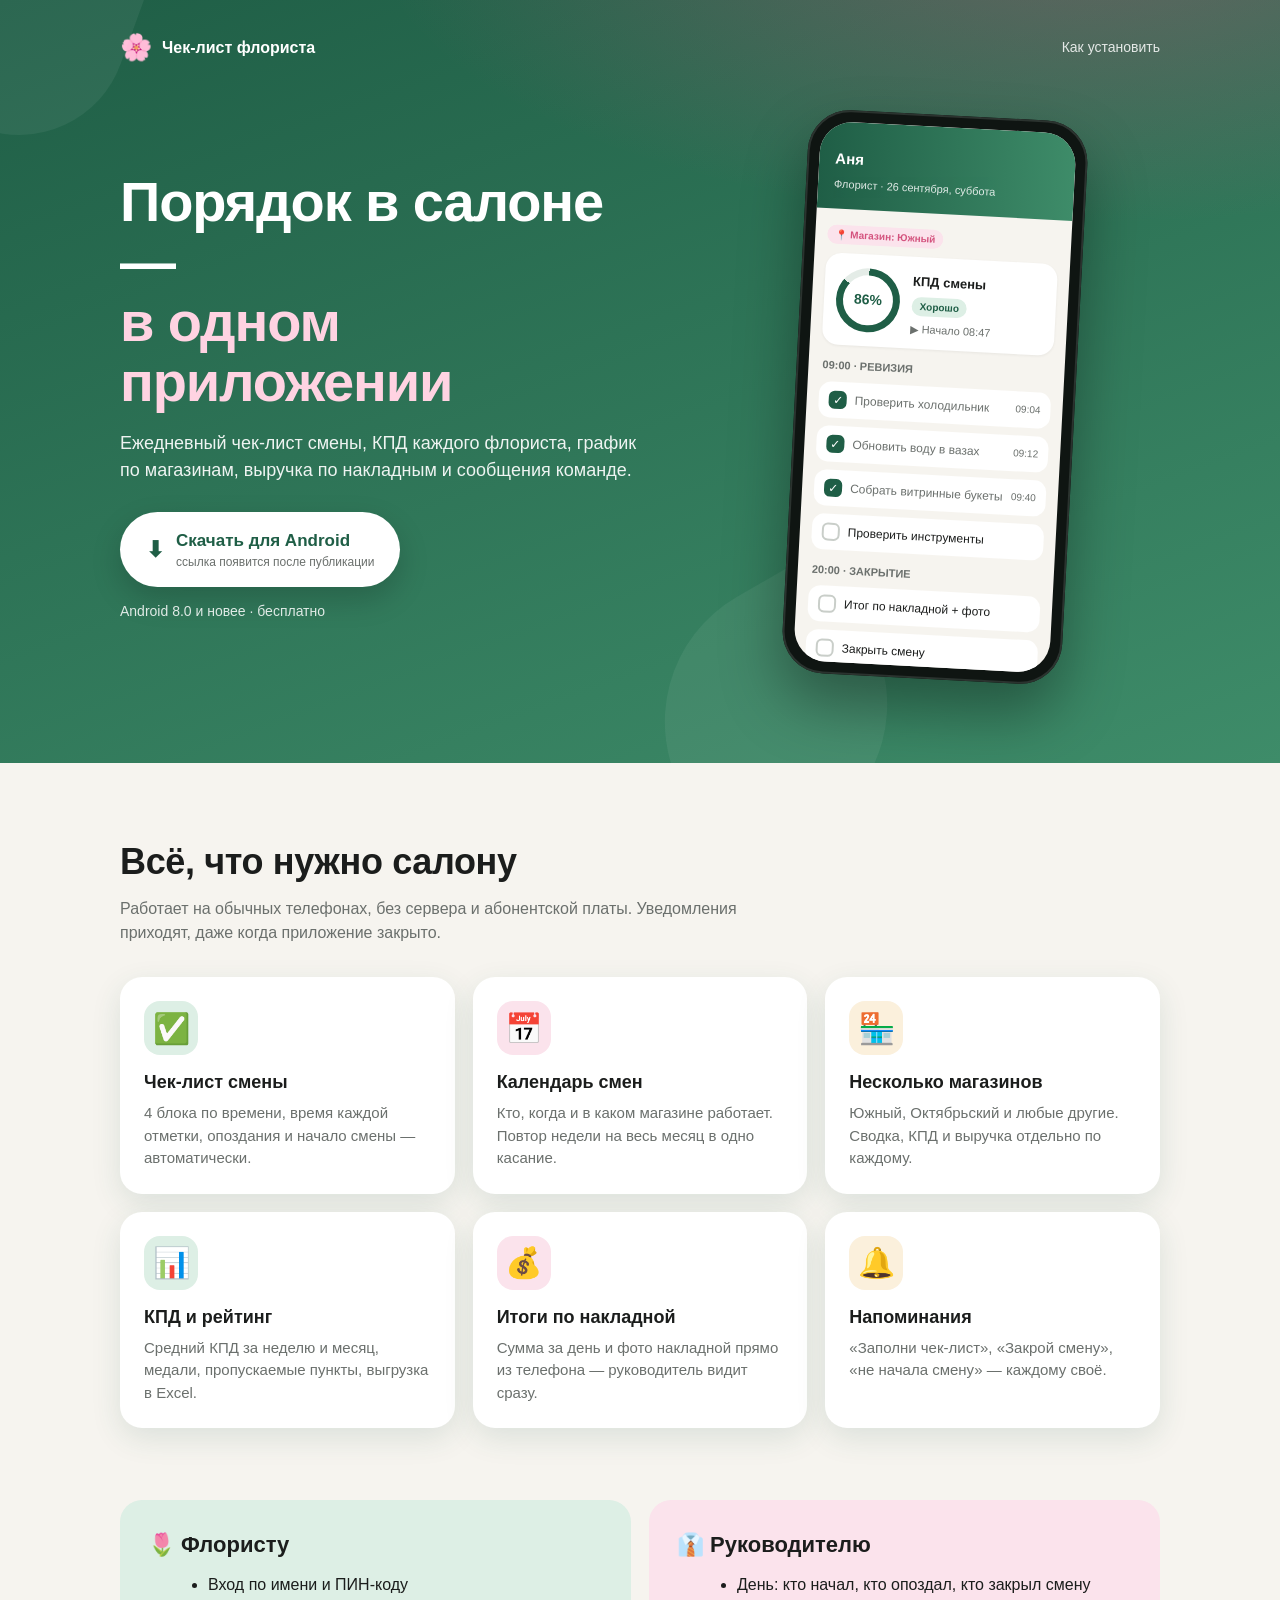
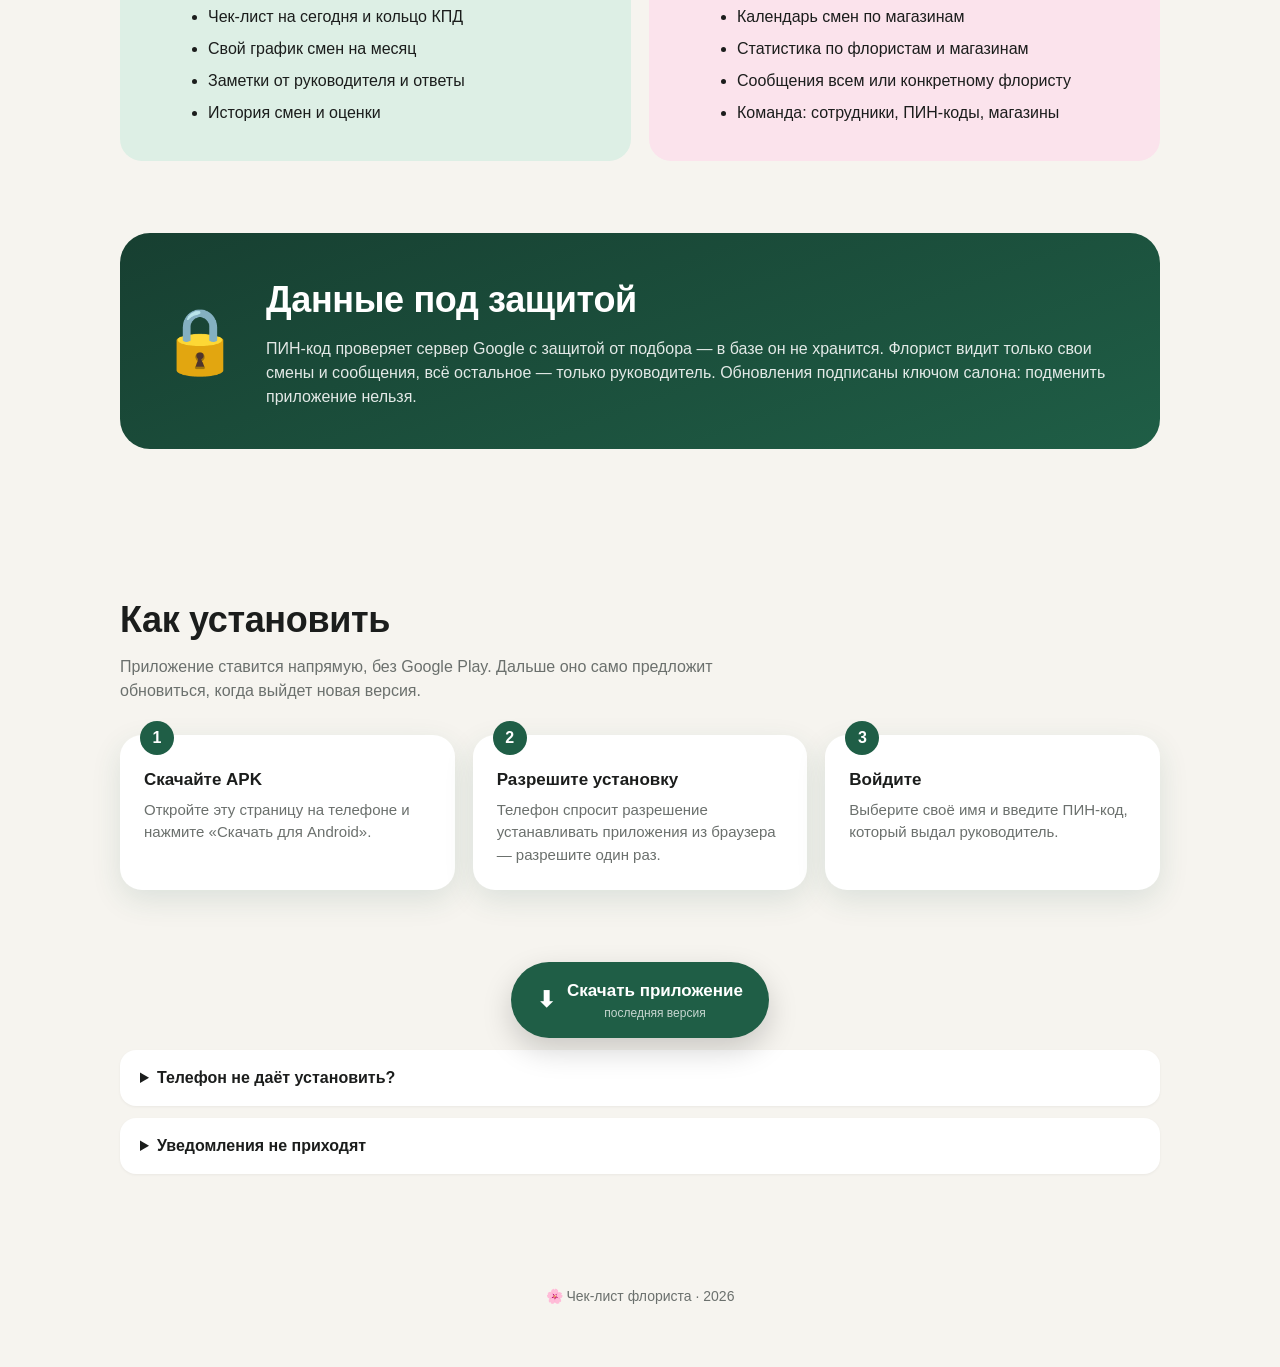
==== index.html @ 0b4d428b "Лендинг для скачивания приложения Co-Authored-By: Claude Opus 5.5 <noreply@anthropic.com>" ====
<!doctype html>
<html lang="ru">
<head>
<meta charset="utf-8">
<meta name="viewport" content="width=device-width, initial-scale=1, viewport-fit=cover">
<title>Чек-лист флориста — скачать приложение</title>
<meta name="description" content="Приложение для флористов цветочного салона: чек-лист смены, КПД, график по магазинам, итоги по накладным.">
<meta name="theme-color" content="#1F5E46">
<link rel="icon" href="data:image/svg+xml,<svg xmlns='http://www.w3.org/2000/svg' viewBox='0 0 100 100'><text y='.9em' font-size='90'>🌸</text></svg>">
<style>
  :root {
    --green: #1F5E46; --green-2: #3E8C69; --mint: #DDEFE5; --pink: #D4537E; --pink-soft: #FBE3EC;
    --bg: #F6F4EF; --ink: #1B1D1C; --muted: #6B706D; --gold: #B7791F; --card: #fff;
    --radius: 22px; --shadow: 0 10px 30px rgba(31, 94, 70, .12);
  }
  * { box-sizing: border-box; margin: 0; }
  html { scroll-behavior: smooth; }
  body { font-family: -apple-system, "Segoe UI", Roboto, "Helvetica Neue", Arial, sans-serif; background: var(--bg); color: var(--ink); line-height: 1.5; }
  a { color: inherit; }
  .wrap { max-width: 1080px; margin: 0 auto; padding: 0 20px; }

  /* ---------- Hero ---------- */
  .hero { position: relative; overflow: hidden; color: #fff; padding: 28px 0 84px;
    background: radial-gradient(1200px 500px at 85% -10%, rgba(212, 83, 126, .35), transparent 60%),
                linear-gradient(160deg, var(--green) 0%, var(--green-2) 100%); }
  .petal { position: absolute; width: 180px; height: 180px; border-radius: 60% 0 60% 0; background: rgba(255,255,255,.06); }
  .petal.a { top: -40px; left: -60px; transform: rotate(20deg); }
  .petal.b { bottom: -70px; right: 30%; width: 240px; height: 240px; transform: rotate(-30deg); }
  nav { display: flex; align-items: center; gap: 10px; font-weight: 700; }
  nav .logo { font-size: 26px; }
  nav .sp { flex: 1; }
  nav a.small { font-weight: 500; opacity: .85; text-decoration: none; font-size: 14px; }
  .hero-grid { display: grid; grid-template-columns: 1.1fr .9fr; gap: 40px; align-items: center; margin-top: 48px; }
  h1 { font-size: clamp(34px, 5.4vw, 56px); line-height: 1.07; letter-spacing: -.02em; }
  h1 em { font-style: normal; color: #FFD3E2; }
  .lead { font-size: 18px; opacity: .92; margin: 18px 0 28px; max-width: 520px; }
  .btn { display: inline-flex; align-items: center; gap: 12px; padding: 16px 26px; border-radius: 999px; font-weight: 700;
    text-decoration: none; font-size: 17px; transition: transform .15s ease, box-shadow .15s ease; border: 0; cursor: pointer; }
  .btn:hover { transform: translateY(-2px); }
  .btn-main { background: #fff; color: var(--green); box-shadow: 0 12px 30px rgba(0,0,0,.18); }
  .btn-main .ico { font-size: 22px; }
  .btn-main small { display: block; font-weight: 500; font-size: 12px; color: var(--muted); }
  .meta { margin-top: 14px; font-size: 14px; opacity: .85; }
  .meta b { font-weight: 700; }

  /* ---------- Phone mockup ---------- */
  .phone { justify-self: center; width: 280px; border-radius: 42px; padding: 12px; background: #0f1512;
    box-shadow: 0 30px 60px rgba(0,0,0,.35), inset 0 0 0 2px #2b332f; transform: rotate(3deg); }
  .screen { border-radius: 32px; overflow: hidden; background: var(--bg); color: var(--ink); height: 540px; }
  .s-top { background: linear-gradient(90deg, var(--green), var(--green-2)); color: #fff; padding: 26px 16px 14px; }
  .s-top b { display: block; font-size: 15px; }
  .s-top span { font-size: 11px; opacity: .85; }
  .s-body { padding: 12px; }
  .ring-card { background: #fff; border-radius: 16px; padding: 12px; display: flex; gap: 12px; align-items: center; box-shadow: 0 1px 3px rgba(0,0,0,.06); }
  .ring { width: 64px; height: 64px; border-radius: 50%; display: grid; place-items: center; font-weight: 800; font-size: 14px; color: var(--green);
    background: conic-gradient(var(--green) 0 86%, #E4ECE7 86% 100%); position: relative; }
  .ring::after { content: ""; position: absolute; inset: 7px; background: #fff; border-radius: 50%; }
  .ring span { position: relative; z-index: 1; }
  .pill { display: inline-block; padding: 2px 8px; border-radius: 999px; font-size: 10px; font-weight: 700; }
  .pill.ok { background: var(--mint); color: var(--green); }
  .pill.shop { background: var(--pink-soft); color: var(--pink); }
  .task { background: #fff; border-radius: 12px; padding: 9px 10px; margin-top: 8px; display: flex; gap: 8px; align-items: center; font-size: 12px; }
  .task i { width: 18px; height: 18px; border-radius: 6px; border: 2px solid #C9CEC9; flex: none; }
  .task.done i { background: var(--green); border-color: var(--green); position: relative; }
  .task.done i::after { content: "✓"; color: #fff; font-size: 12px; font-style: normal; position: absolute; left: 2px; top: -2px; }
  .task.done { color: var(--muted); }
  .task time { margin-left: auto; font-size: 10px; color: var(--muted); }

  /* ---------- Sections ---------- */
  section { padding: 72px 0; }
  h2 { font-size: clamp(26px, 3.6vw, 36px); letter-spacing: -.01em; margin-bottom: 8px; }
  .sub { color: var(--muted); margin-bottom: 32px; max-width: 620px; }
  .grid { display: grid; grid-template-columns: repeat(3, 1fr); gap: 18px; }
  .card { background: var(--card); border-radius: var(--radius); padding: 24px; box-shadow: var(--shadow); }
  .card .em { font-size: 30px; width: 54px; height: 54px; display: grid; place-items: center; border-radius: 16px; background: var(--mint); margin-bottom: 14px; }
  .card:nth-child(3n+2) .em { background: var(--pink-soft); }
  .card:nth-child(3n) .em { background: #FBF0DC; }
  .card h3 { font-size: 18px; margin-bottom: 6px; }
  .card p { color: var(--muted); font-size: 15px; }

  .roles { display: grid; grid-template-columns: 1fr 1fr; gap: 18px; }
  .role { border-radius: var(--radius); padding: 28px; }
  .role.florist { background: var(--mint); }
  .role.admin { background: var(--pink-soft); }
  .role h3 { font-size: 22px; margin-bottom: 12px; }
  .role li { margin: 8px 0 8px 20px; }

  .steps { counter-reset: s; display: grid; grid-template-columns: repeat(3, 1fr); gap: 18px; }
  .step { background: #fff; border-radius: var(--radius); padding: 24px; position: relative; box-shadow: var(--shadow); }
  .step::before { counter-increment: s; content: counter(s); position: absolute; top: -14px; left: 20px; width: 34px; height: 34px;
    border-radius: 50%; background: var(--green); color: #fff; display: grid; place-items: center; font-weight: 800; }
  .step h3 { margin: 8px 0 6px; font-size: 17px; }
  .step p { color: var(--muted); font-size: 15px; }

  .safe { background: linear-gradient(160deg, #173F31, var(--green)); color: #fff; border-radius: 30px; padding: 40px; display: grid;
    grid-template-columns: auto 1fr; gap: 26px; align-items: center; }
  .safe .big { font-size: 64px; }
  .safe p { opacity: .88; }

  .cta { text-align: center; }
  .cta .btn-main { background: var(--green); color: #fff; }
  .cta .btn-main small { color: rgba(255,255,255,.75); }
  details { background: #fff; border-radius: 16px; padding: 16px 20px; margin-top: 12px; box-shadow: 0 1px 3px rgba(0,0,0,.05); text-align: left; }
  summary { cursor: pointer; font-weight: 600; }
  details p, details pre { margin-top: 10px; color: var(--muted); white-space: pre-wrap; font-family: inherit; }
  footer { padding: 40px 0 60px; text-align: center; color: var(--muted); font-size: 14px; }

  @media (max-width: 860px) {
    .hero-grid, .roles, .safe { grid-template-columns: 1fr; }
    .grid, .steps { grid-template-columns: 1fr; }
    .phone { transform: none; margin-top: 10px; }
    .hero { padding-bottom: 56px; }
    section { padding: 52px 0; }
  }
</style>
</head>
<body>

<header class="hero">
  <div class="petal a"></div><div class="petal b"></div>
  <div class="wrap">
    <nav>
      <span class="logo">🌸</span><span>Чек-лист флориста</span>
      <span class="sp"></span>
      <a class="small" href="#install">Как установить</a>
    </nav>
    <div class="hero-grid">
      <div>
        <h1>Порядок в салоне —<br><em>в одном приложении</em></h1>
        <p class="lead">Ежедневный чек-лист смены, КПД каждого флориста, график по магазинам, выручка по накладным и сообщения команде.</p>
        <a class="btn btn-main" id="dl" href="#install">
          <span class="ico">⬇</span>
          <span>Скачать для Android<small id="dl-sub">загружаю информацию о версии…</small></span>
        </a>
        <div class="meta" id="meta">Android 8.0 и новее · бесплатно</div>
      </div>

      <div class="phone" aria-hidden="true">
        <div class="screen">
          <div class="s-top"><b>Аня</b><span>Флорист · 26 сентября, суббота</span></div>
          <div class="s-body">
            <span class="pill shop">📍 Магазин: Южный</span>
            <div class="ring-card" style="margin-top:8px">
              <div class="ring"><span>86%</span></div>
              <div>
                <b style="font-size:13px">КПД смены</b><br>
                <span class="pill ok">Хорошо</span>
                <div style="font-size:11px;color:var(--muted);margin-top:4px">▶ Начало 08:47</div>
              </div>
            </div>
            <div style="font-size:11px;font-weight:700;margin:12px 2px 0;color:var(--muted)">09:00 · РЕВИЗИЯ</div>
            <div class="task done"><i></i>Проверить холодильник<time>09:04</time></div>
            <div class="task done"><i></i>Обновить воду в вазах<time>09:12</time></div>
            <div class="task done"><i></i>Собрать витринные букеты<time>09:40</time></div>
            <div class="task"><i></i>Проверить инструменты</div>
            <div style="font-size:11px;font-weight:700;margin:12px 2px 0;color:var(--muted)">20:00 · ЗАКРЫТИЕ</div>
            <div class="task"><i></i>Итог по накладной + фото</div>
            <div class="task"><i></i>Закрыть смену</div>
          </div>
        </div>
      </div>
    </div>
  </div>
</header>

<section>
  <div class="wrap">
    <h2>Всё, что нужно салону</h2>
    <p class="sub">Работает на обычных телефонах, без сервера и абонентской платы. Уведомления приходят, даже когда приложение закрыто.</p>
    <div class="grid">
      <div class="card"><div class="em">✅</div><h3>Чек-лист смены</h3><p>4 блока по времени, время каждой отметки, опоздания и начало смены — автоматически.</p></div>
      <div class="card"><div class="em">📅</div><h3>Календарь смен</h3><p>Кто, когда и в каком магазине работает. Повтор недели на весь месяц в одно касание.</p></div>
      <div class="card"><div class="em">🏪</div><h3>Несколько магазинов</h3><p>Южный, Октябрьский и любые другие. Сводка, КПД и выручка отдельно по каждому.</p></div>
      <div class="card"><div class="em">📊</div><h3>КПД и рейтинг</h3><p>Средний КПД за неделю и месяц, медали, пропускаемые пункты, выгрузка в Excel.</p></div>
      <div class="card"><div class="em">💰</div><h3>Итоги по накладной</h3><p>Сумма за день и фото накладной прямо из телефона — руководитель видит сразу.</p></div>
      <div class="card"><div class="em">🔔</div><h3>Напоминания</h3><p>«Заполни чек-лист», «Закрой смену», «не начала смену» — каждому своё.</p></div>
    </div>
  </div>
</section>

<section style="padding-top:0">
  <div class="wrap roles">
    <div class="role florist">
      <h3>🌷 Флористу</h3>
      <ul>
        <li>Вход по имени и ПИН-коду</li>
        <li>Чек-лист на сегодня и кольцо КПД</li>
        <li>Свой график смен на месяц</li>
        <li>Заметки от руководителя и ответы</li>
        <li>История смен и оценки</li>
      </ul>
    </div>
    <div class="role admin">
      <h3>👔 Руководителю</h3>
      <ul>
        <li>День: кто начал, кто опоздал, кто закрыл смену</li>
        <li>Календарь смен по магазинам</li>
        <li>Статистика по флористам и магазинам</li>
        <li>Сообщения всем или конкретному флористу</li>
        <li>Команда: сотрудники, ПИН-коды, магазины</li>
      </ul>
    </div>
  </div>
</section>

<section style="padding-top:0">
  <div class="wrap">
    <div class="safe">
      <div class="big">🔒</div>
      <div>
        <h2 style="margin-bottom:10px">Данные под защитой</h2>
        <p>ПИН-код проверяет сервер Google с защитой от подбора — в базе он не хранится. Флорист видит только свои смены и сообщения, всё остальное — только руководитель. Обновления подписаны ключом салона: подменить приложение нельзя.</p>
      </div>
    </div>
  </div>
</section>

<section id="install">
  <div class="wrap">
    <h2>Как установить</h2>
    <p class="sub">Приложение ставится напрямую, без Google Play. Дальше оно само предложит обновиться, когда выйдет новая версия.</p>
    <div class="steps">
      <div class="step"><h3>Скачайте APK</h3><p>Откройте эту страницу на телефоне и нажмите «Скачать для Android».</p></div>
      <div class="step"><h3>Разрешите установку</h3><p>Телефон спросит разрешение устанавливать приложения из браузера — разрешите один раз.</p></div>
      <div class="step"><h3>Войдите</h3><p>Выберите своё имя и введите ПИН-код, который выдал руководитель.</p></div>
    </div>
  </div>
</section>

<section class="cta" style="padding-top:0">
  <div class="wrap">
    <a class="btn btn-main" id="dl2" href="#install"><span class="ico">⬇</span><span>Скачать приложение<small id="dl2-sub">последняя версия</small></span></a>
    <details id="notes" hidden><summary>Что нового в версии <span id="nv"></span></summary><pre id="nt"></pre></details>
    <details>
      <summary>Телефон не даёт установить?</summary>
      <p>Настройки → Приложения → ваш браузер → «Установка неизвестных приложений» → Разрешить. На Xiaomi и Realme также отключите «Защиту от вредоносных приложений» на время установки, если она блокирует файл.</p>
    </details>
    <details>
      <summary>Уведомления не приходят</summary>
      <p>Настройки → Приложения → Чек-лист флориста → Батарея → «Без ограничений». На Xiaomi дополнительно включите «Автозапуск».</p>
    </details>
  </div>
</section>

<footer>🌸 Чек-лист флориста · <span id="year"></span></footer>

<script>
  // Репозиторий берём из адреса GitHub Pages: https://<owner>.github.io/<repo>/
  const owner = location.hostname.endsWith('.github.io') ? location.hostname.split('.')[0] : '';
  const repo = location.pathname.split('/').filter(Boolean)[0] || (owner ? owner + '.github.io' : '');
  document.getElementById('year').textContent = new Date().getFullYear();

  async function load() {
    if (!owner) return fail();
    const releases = `https://github.com/${owner}/${repo}/releases/latest`;
    try {
      const r = await fetch(`https://api.github.com/repos/${owner}/${repo}/releases/latest`, { headers: { Accept: 'application/vnd.github+json' } });
      if (!r.ok) throw new Error(r.status);
      const j = await r.json();
      const apk = (j.assets || []).find(a => a.name.endsWith('.apk'));
      const v = j.tag_name.replace(/^v/, '');
      const date = new Date(j.published_at).toLocaleDateString('ru-RU', { day: 'numeric', month: 'long', year: 'numeric' });
      const size = apk ? (apk.size / 1048576).toFixed(1) + ' МБ' : '';
      const href = apk ? apk.browser_download_url : releases;
      for (const id of ['dl', 'dl2']) document.getElementById(id).href = href;
      document.getElementById('dl-sub').textContent = `версия ${v}${size ? ' · ' + size : ''}`;
      document.getElementById('dl2-sub').textContent = `версия ${v} от ${date}`;
      document.getElementById('meta').innerHTML = `Версия <b>${v}</b> · ${date} · Android 8.0 и новее`;
      if (j.body && j.body.trim()) {
        document.getElementById('nv').textContent = v;
        document.getElementById('nt').textContent = j.body.trim();
        document.getElementById('notes').hidden = false;
      }
    } catch (e) {
      for (const id of ['dl', 'dl2']) document.getElementById(id).href = releases;
      document.getElementById('dl-sub').textContent = 'все версии на GitHub';
    }
  }
  function fail() { document.getElementById('dl-sub').textContent = 'ссылка появится после публикации'; }
  load();
</script>
</body>
</html>
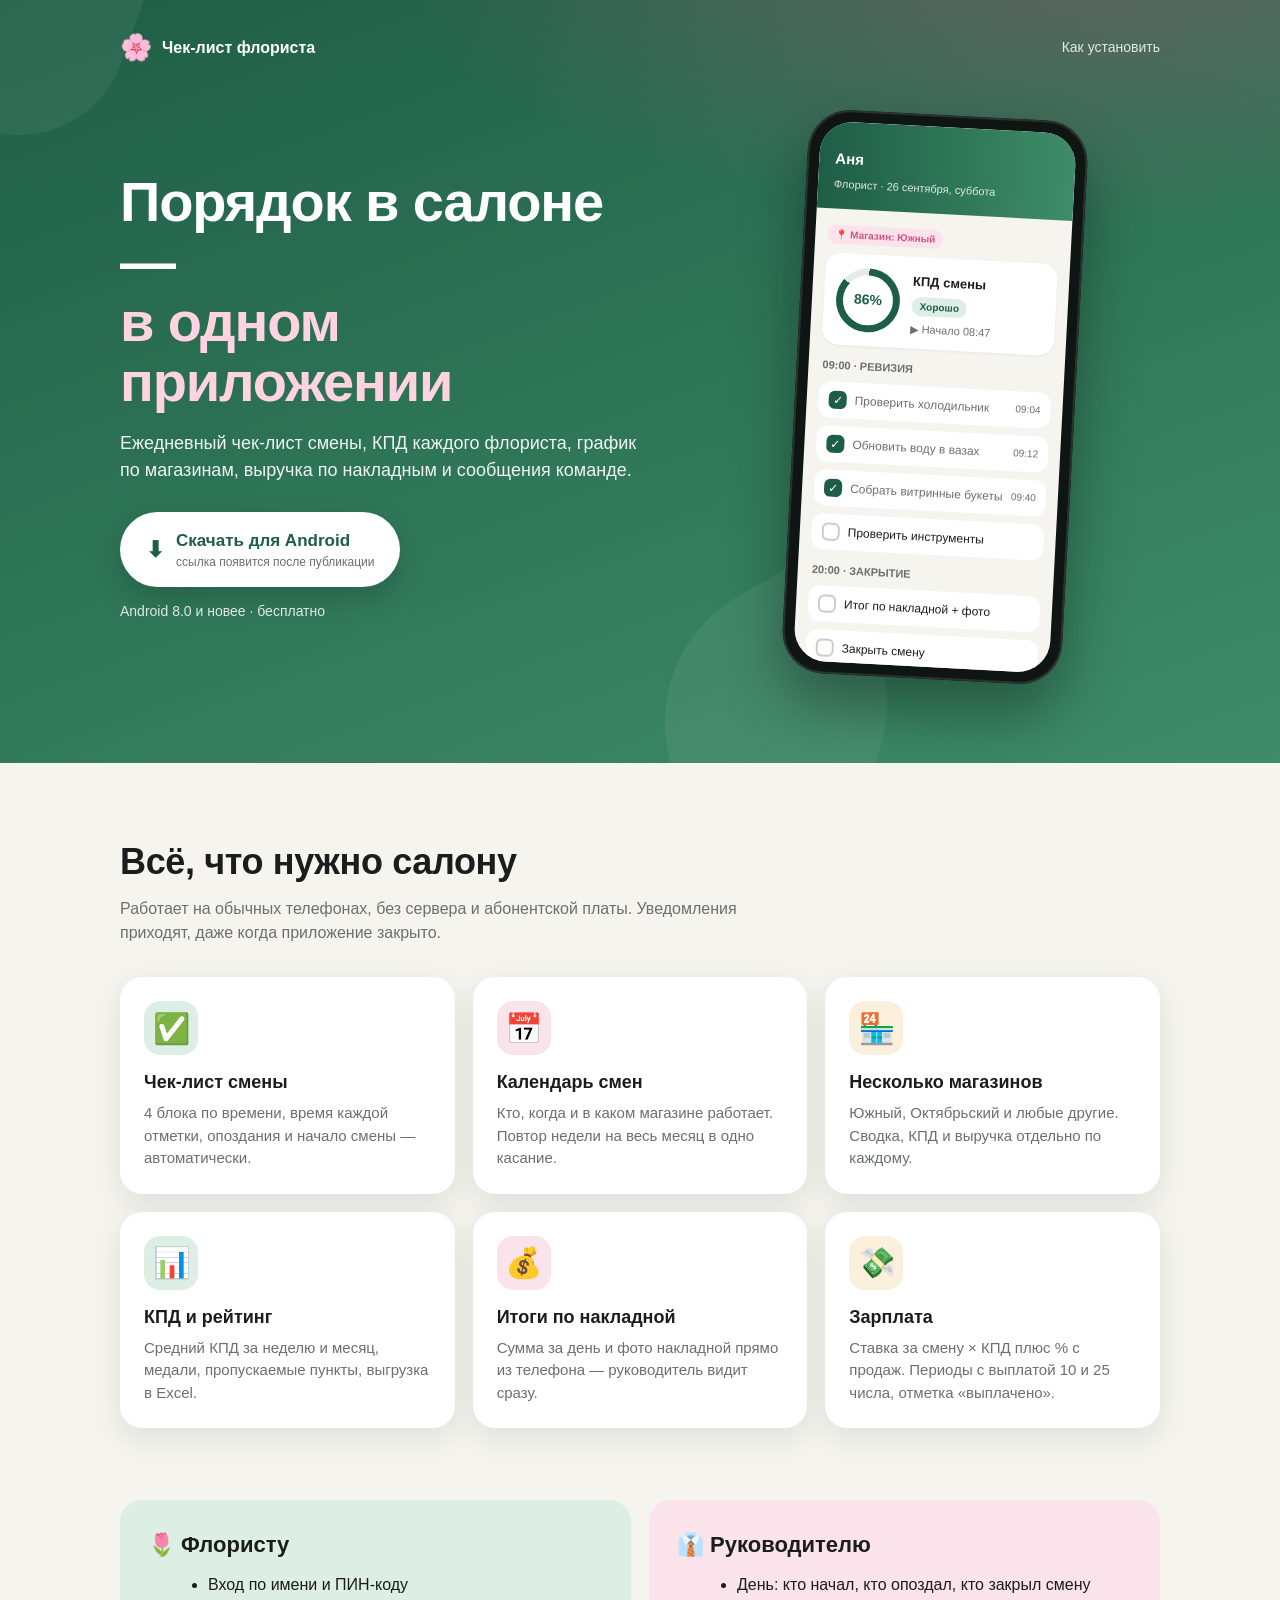
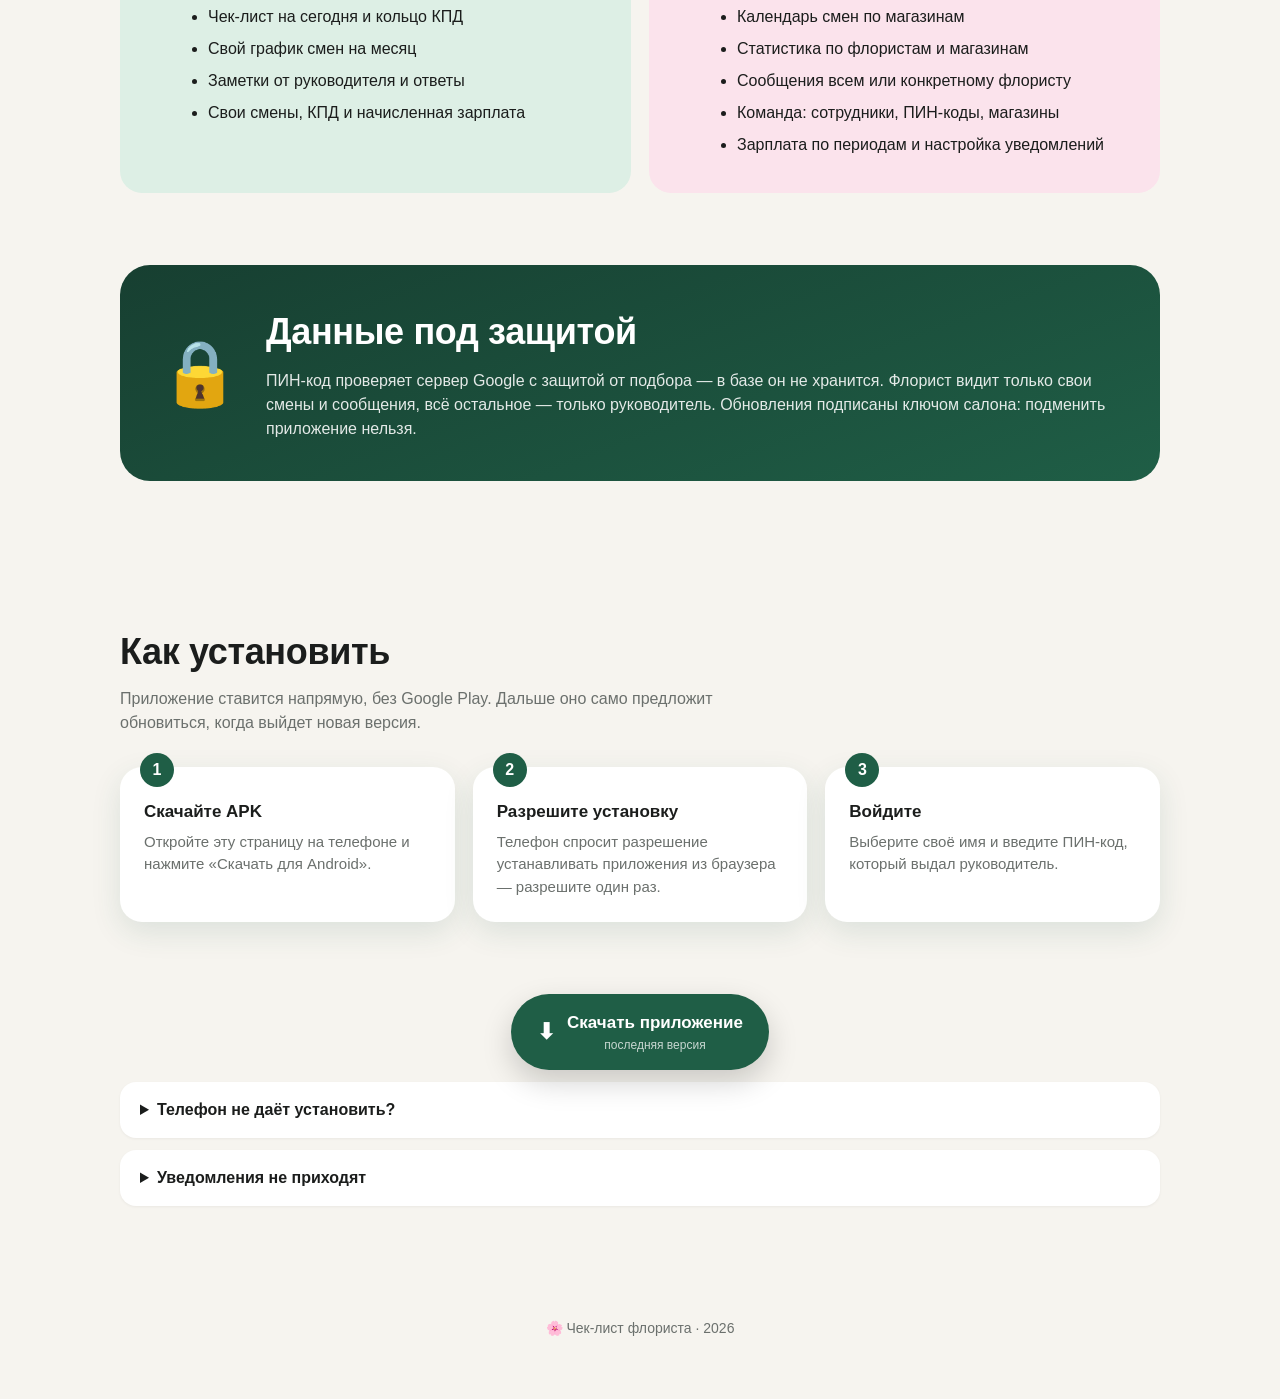
==== commit 81029a02: "Лендинг: зарплата Co-Authored-By: Claude Opus 5.5 <noreply@anthropic.com>" ====
--- a/index.html
+++ b/index.html
@@ -173,7 +173,7 @@
       <div class="card"><div class="em">🏪</div><h3>Несколько магазинов</h3><p>Южный, Октябрьский и любые другие. Сводка, КПД и выручка отдельно по каждому.</p></div>
       <div class="card"><div class="em">📊</div><h3>КПД и рейтинг</h3><p>Средний КПД за неделю и месяц, медали, пропускаемые пункты, выгрузка в Excel.</p></div>
       <div class="card"><div class="em">💰</div><h3>Итоги по накладной</h3><p>Сумма за день и фото накладной прямо из телефона — руководитель видит сразу.</p></div>
-      <div class="card"><div class="em">🔔</div><h3>Напоминания</h3><p>«Заполни чек-лист», «Закрой смену», «не начала смену» — каждому своё.</p></div>
+      <div class="card"><div class="em">💸</div><h3>Зарплата</h3><p>Ставка за смену × КПД плюс % с продаж. Периоды с выплатой 10 и 25 числа, отметка «выплачено».</p></div>
     </div>
   </div>
 </section>
@@ -187,7 +187,7 @@
         <li>Чек-лист на сегодня и кольцо КПД</li>
         <li>Свой график смен на месяц</li>
         <li>Заметки от руководителя и ответы</li>
-        <li>История смен и оценки</li>
+        <li>Свои смены, КПД и начисленная зарплата</li>
       </ul>
     </div>
     <div class="role admin">
@@ -198,6 +198,7 @@
         <li>Статистика по флористам и магазинам</li>
         <li>Сообщения всем или конкретному флористу</li>
         <li>Команда: сотрудники, ПИН-коды, магазины</li>
+        <li>Зарплата по периодам и настройка уведомлений</li>
       </ul>
     </div>
   </div>
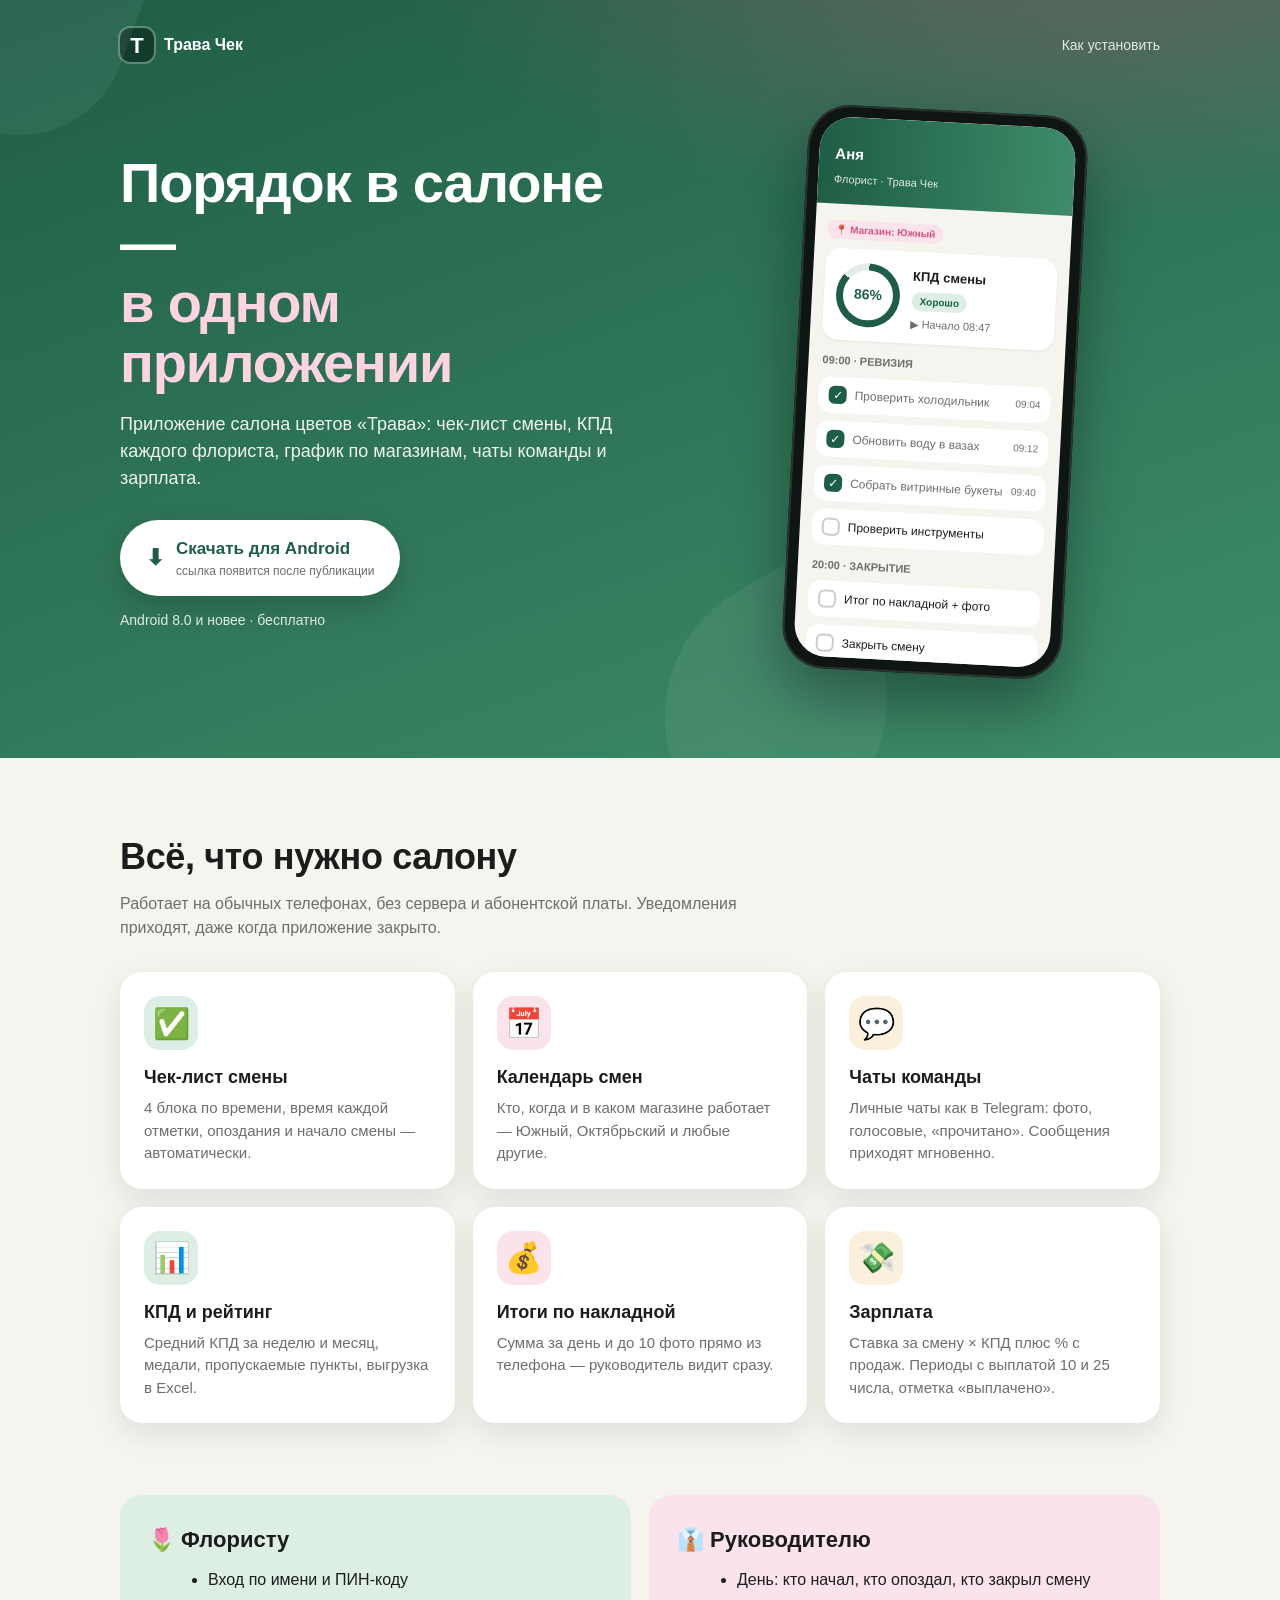
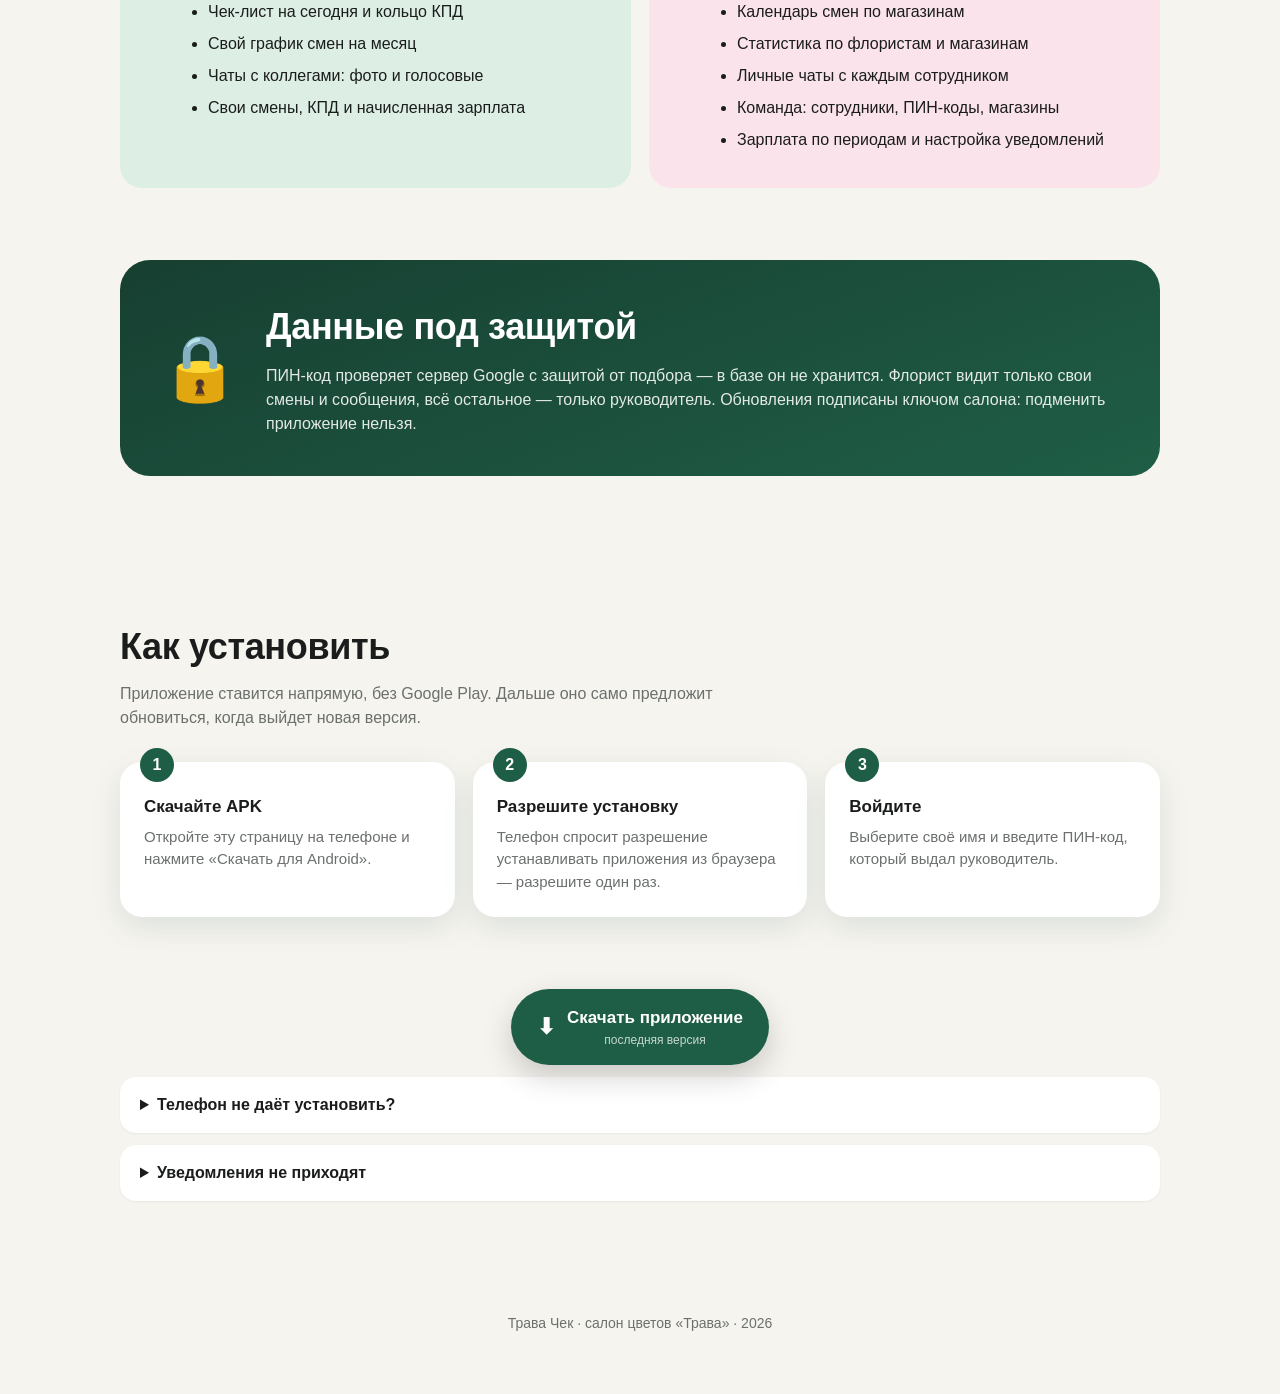
==== commit e47ce70a: "Лендинг: «Трава Чек», логотип «Т», чаты Co-Authored-By: Claude Opus 5.5 <noreply@anthropic.com>" ====
--- a/index.html
+++ b/index.html
@@ -3,10 +3,10 @@
 <head>
 <meta charset="utf-8">
 <meta name="viewport" content="width=device-width, initial-scale=1, viewport-fit=cover">
-<title>Чек-лист флориста — скачать приложение</title>
-<meta name="description" content="Приложение для флористов цветочного салона: чек-лист смены, КПД, график по магазинам, итоги по накладным.">
+<title>Трава Чек — приложение салона цветов «Трава»</title>
+<meta name="description" content="Трава Чек — приложение салона цветов «Трава»: чек-лист смены, КПД, график по магазинам, чаты, зарплата.">
 <meta name="theme-color" content="#1F5E46">
-<link rel="icon" href="data:image/svg+xml,<svg xmlns='http://www.w3.org/2000/svg' viewBox='0 0 100 100'><text y='.9em' font-size='90'>🌸</text></svg>">
+<link rel="icon" href="data:image/svg+xml,<svg xmlns='http://www.w3.org/2000/svg' viewBox='0 0 100 100'><rect width='100' height='100' rx='26' fill='%23123D2C'/><path fill='white' d='M22 20h56a5 5 0 0 1 5 5v5a5 5 0 0 1-5 5H22a5 5 0 0 1-5-5v-5a5 5 0 0 1 5-5zM41 35h18v44a5 5 0 0 1-5 5h-8a5 5 0 0 1-5-5z'/></svg>">
 <style>
   :root {
     --green: #1F5E46; --green-2: #3E8C69; --mint: #DDEFE5; --pink: #D4537E; --pink-soft: #FBE3EC;
@@ -27,7 +27,8 @@
   .petal.a { top: -40px; left: -60px; transform: rotate(20deg); }
   .petal.b { bottom: -70px; right: 30%; width: 240px; height: 240px; transform: rotate(-30deg); }
   nav { display: flex; align-items: center; gap: 10px; font-weight: 700; }
-  nav .logo { font-size: 26px; }
+  nav .logo { width: 34px; height: 34px; border-radius: 10px; background: #123D2C; color: #fff; display: grid; place-items: center;
+    font-weight: 900; font-size: 22px; box-shadow: 0 0 0 2px rgba(255,255,255,.25); }
   nav .sp { flex: 1; }
   nav a.small { font-weight: 500; opacity: .85; text-decoration: none; font-size: 14px; }
   .hero-grid { display: grid; grid-template-columns: 1.1fr .9fr; gap: 40px; align-items: center; margin-top: 48px; }
@@ -120,14 +121,14 @@
   <div class="petal a"></div><div class="petal b"></div>
   <div class="wrap">
     <nav>
-      <span class="logo">🌸</span><span>Чек-лист флориста</span>
+      <span class="logo">Т</span><span>Трава Чек</span>
       <span class="sp"></span>
       <a class="small" href="#install">Как установить</a>
     </nav>
     <div class="hero-grid">
       <div>
         <h1>Порядок в салоне —<br><em>в одном приложении</em></h1>
-        <p class="lead">Ежедневный чек-лист смены, КПД каждого флориста, график по магазинам, выручка по накладным и сообщения команде.</p>
+        <p class="lead">Приложение салона цветов «Трава»: чек-лист смены, КПД каждого флориста, график по магазинам, чаты команды и зарплата.</p>
         <a class="btn btn-main" id="dl" href="#install">
           <span class="ico">⬇</span>
           <span>Скачать для Android<small id="dl-sub">загружаю информацию о версии…</small></span>
@@ -137,7 +138,7 @@
 
       <div class="phone" aria-hidden="true">
         <div class="screen">
-          <div class="s-top"><b>Аня</b><span>Флорист · 26 сентября, суббота</span></div>
+          <div class="s-top"><b>Аня</b><span>Флорист · Трава Чек</span></div>
           <div class="s-body">
             <span class="pill shop">📍 Магазин: Южный</span>
             <div class="ring-card" style="margin-top:8px">
@@ -169,10 +170,10 @@
     <p class="sub">Работает на обычных телефонах, без сервера и абонентской платы. Уведомления приходят, даже когда приложение закрыто.</p>
     <div class="grid">
       <div class="card"><div class="em">✅</div><h3>Чек-лист смены</h3><p>4 блока по времени, время каждой отметки, опоздания и начало смены — автоматически.</p></div>
-      <div class="card"><div class="em">📅</div><h3>Календарь смен</h3><p>Кто, когда и в каком магазине работает. Повтор недели на весь месяц в одно касание.</p></div>
-      <div class="card"><div class="em">🏪</div><h3>Несколько магазинов</h3><p>Южный, Октябрьский и любые другие. Сводка, КПД и выручка отдельно по каждому.</p></div>
+      <div class="card"><div class="em">📅</div><h3>Календарь смен</h3><p>Кто, когда и в каком магазине работает — Южный, Октябрьский и любые другие.</p></div>
+      <div class="card"><div class="em">💬</div><h3>Чаты команды</h3><p>Личные чаты как в Telegram: фото, голосовые, «прочитано». Сообщения приходят мгновенно.</p></div>
       <div class="card"><div class="em">📊</div><h3>КПД и рейтинг</h3><p>Средний КПД за неделю и месяц, медали, пропускаемые пункты, выгрузка в Excel.</p></div>
-      <div class="card"><div class="em">💰</div><h3>Итоги по накладной</h3><p>Сумма за день и фото накладной прямо из телефона — руководитель видит сразу.</p></div>
+      <div class="card"><div class="em">💰</div><h3>Итоги по накладной</h3><p>Сумма за день и до 10 фото прямо из телефона — руководитель видит сразу.</p></div>
       <div class="card"><div class="em">💸</div><h3>Зарплата</h3><p>Ставка за смену × КПД плюс % с продаж. Периоды с выплатой 10 и 25 числа, отметка «выплачено».</p></div>
     </div>
   </div>
@@ -186,7 +187,7 @@
         <li>Вход по имени и ПИН-коду</li>
         <li>Чек-лист на сегодня и кольцо КПД</li>
         <li>Свой график смен на месяц</li>
-        <li>Заметки от руководителя и ответы</li>
+        <li>Чаты с коллегами: фото и голосовые</li>
         <li>Свои смены, КПД и начисленная зарплата</li>
       </ul>
     </div>
@@ -196,7 +197,7 @@
         <li>День: кто начал, кто опоздал, кто закрыл смену</li>
         <li>Календарь смен по магазинам</li>
         <li>Статистика по флористам и магазинам</li>
-        <li>Сообщения всем или конкретному флористу</li>
+        <li>Личные чаты с каждым сотрудником</li>
         <li>Команда: сотрудники, ПИН-коды, магазины</li>
         <li>Зарплата по периодам и настройка уведомлений</li>
       </ul>
@@ -243,7 +244,7 @@
   </div>
 </section>
 
-<footer>🌸 Чек-лист флориста · <span id="year"></span></footer>
+<footer>Трава Чек · салон цветов «Трава» · <span id="year"></span></footer>
 
 <script>
   // Репозиторий берём из адреса GitHub Pages: https://<owner>.github.io/<repo>/
@@ -269,7 +270,7 @@
       document.getElementById('meta').innerHTML = `Версия <b>${v}</b> · ${date} · Android 8.0 и новее`;
       if (j.body && j.body.trim()) {
         document.getElementById('nv').textContent = v;
-        document.getElementById('nt').textContent = j.body.trim();
+        document.getElementById('nt').textContent = j.body.replace(/\[срочно\]/gi, '').trim();
         document.getElementById('notes').hidden = false;
       }
     } catch (e) {
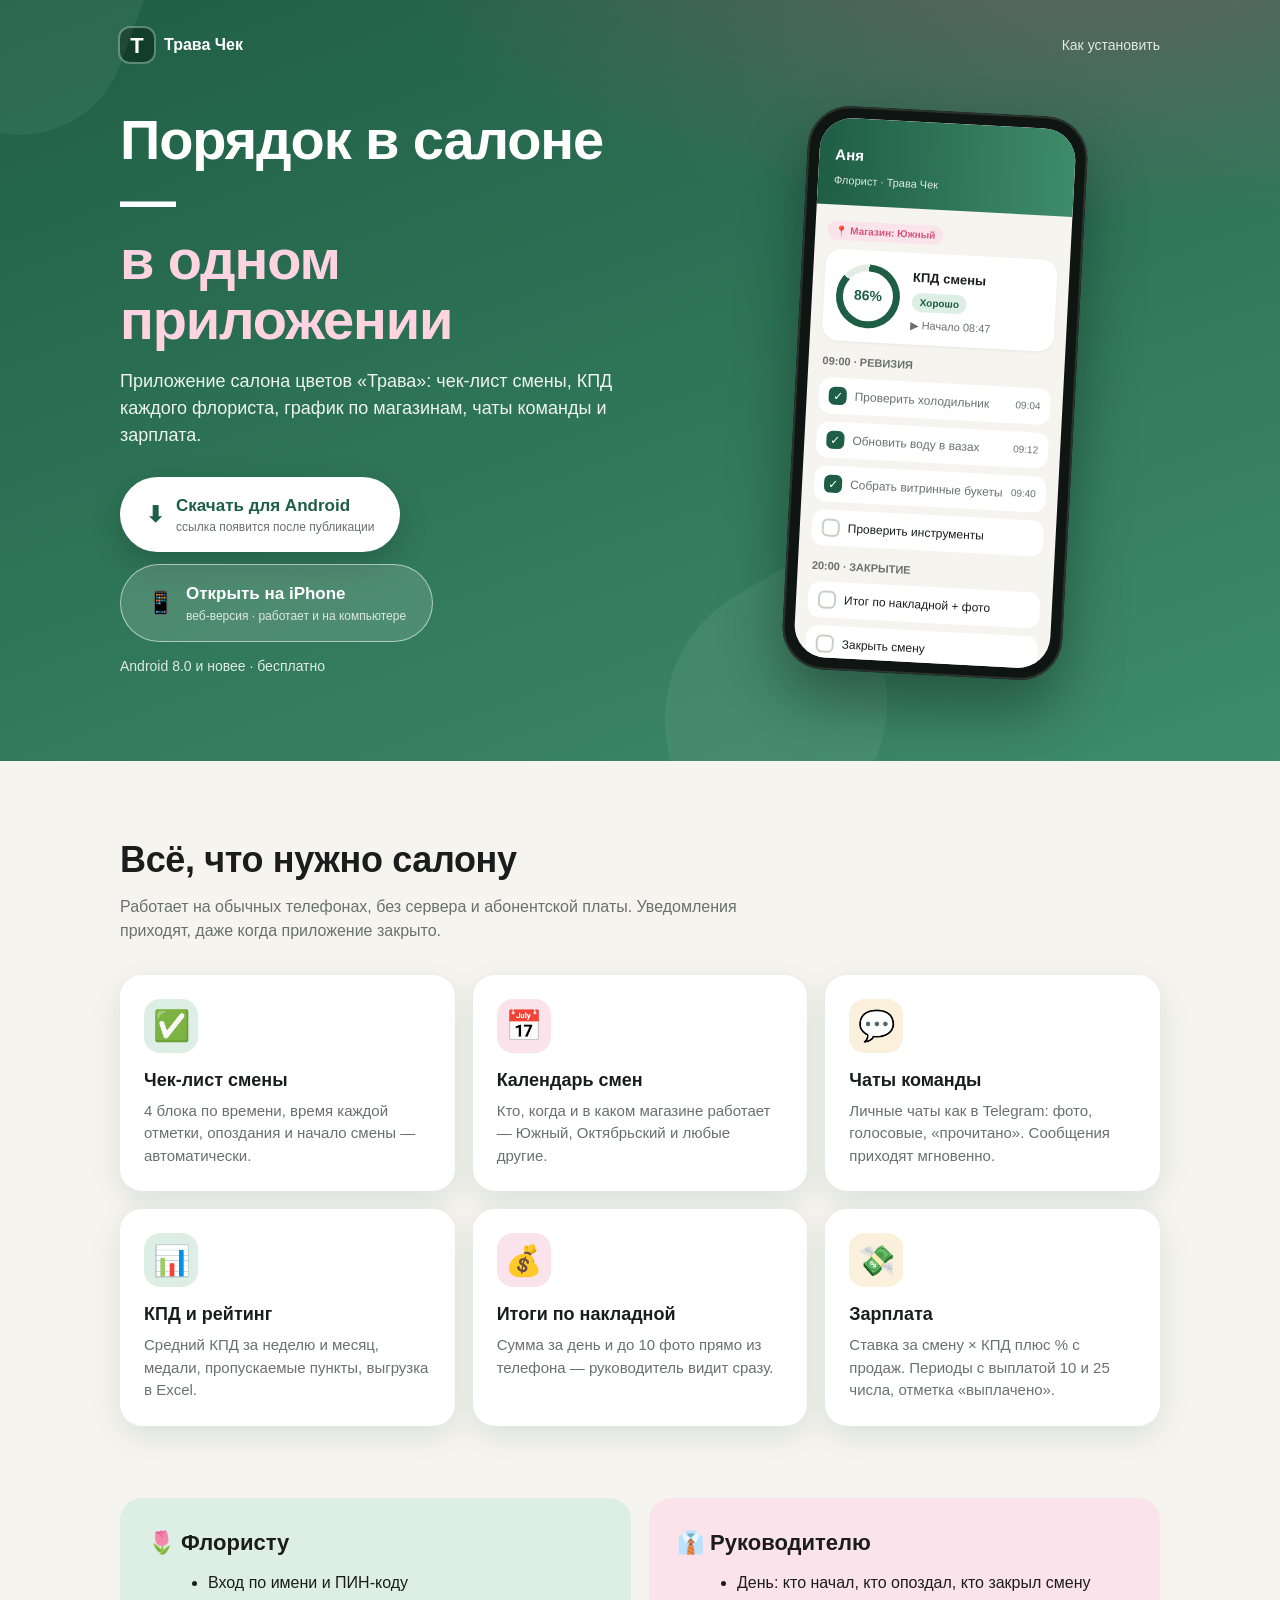
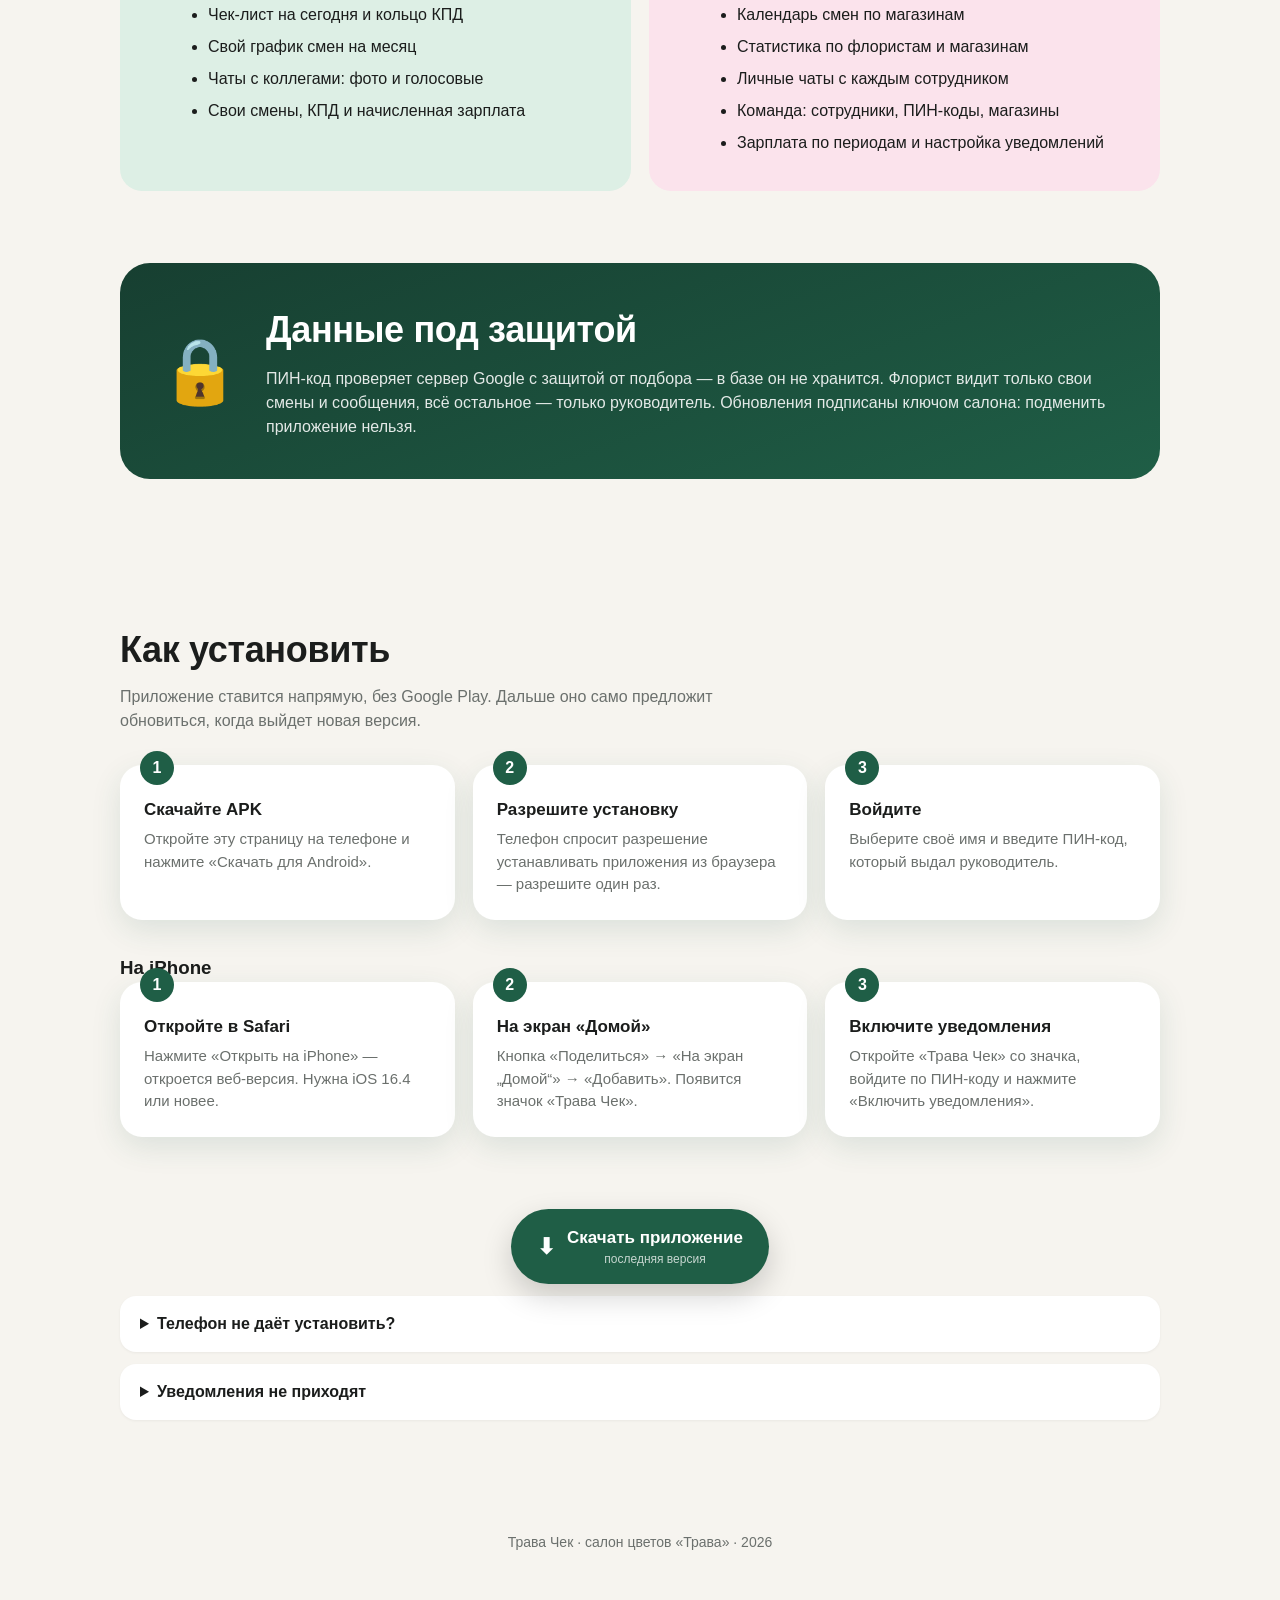
==== commit bcb847f5: "Веб-версия «Трава Чек» (iPhone и компьютер) в app/ + кнопка на сайте" ====
--- a/index.html
+++ b/index.html
@@ -42,6 +42,9 @@
   .btn-main .ico { font-size: 22px; }
   .btn-main small { display: block; font-weight: 500; font-size: 12px; color: var(--muted); }
   .meta { margin-top: 14px; font-size: 14px; opacity: .85; }
+  .btn-ios { background: rgba(255,255,255,.14); color: #fff; border: 1.5px solid rgba(255,255,255,.55); margin-top: 12px; }
+  .btn-ios .ico { font-size: 22px; }
+  .btn-ios small { display: block; font-weight: 500; font-size: 12px; opacity: .8; }
   .meta b { font-weight: 700; }
 
   /* ---------- Phone mockup ---------- */
@@ -132,6 +135,10 @@
         <a class="btn btn-main" id="dl" href="#install">
           <span class="ico">⬇</span>
           <span>Скачать для Android<small id="dl-sub">загружаю информацию о версии…</small></span>
+        </a>
+        <br><a class="btn btn-ios" href="app/">
+          <span class="ico">📱</span>
+          <span>Открыть на iPhone<small>веб-версия · работает и на компьютере</small></span>
         </a>
         <div class="meta" id="meta">Android 8.0 и новее · бесплатно</div>
       </div>
@@ -226,6 +233,12 @@
       <div class="step"><h3>Разрешите установку</h3><p>Телефон спросит разрешение устанавливать приложения из браузера — разрешите один раз.</p></div>
       <div class="step"><h3>Войдите</h3><p>Выберите своё имя и введите ПИН-код, который выдал руководитель.</p></div>
     </div>
+    <h3 style="margin-top:34px">На iPhone</h3>
+    <div class="steps">
+      <div class="step"><h3>Откройте в Safari</h3><p>Нажмите «Открыть на iPhone» — откроется веб-версия. Нужна iOS 16.4 или новее.</p></div>
+      <div class="step"><h3>На экран «Домой»</h3><p>Кнопка «Поделиться» → «На экран „Домой“» → «Добавить». Появится значок «Трава Чек».</p></div>
+      <div class="step"><h3>Включите уведомления</h3><p>Откройте «Трава Чек» со значка, войдите по ПИН-коду и нажмите «Включить уведомления».</p></div>
+    </div>
   </div>
 </section>
 
@@ -256,9 +269,20 @@
     if (!owner) return fail();
     const releases = `https://github.com/${owner}/${repo}/releases/latest`;
     try {
-      const r = await fetch(`https://api.github.com/repos/${owner}/${repo}/releases/latest`, { headers: { Accept: 'application/vnd.github+json' } });
-      if (!r.ok) throw new Error(r.status);
-      const j = await r.json();
+      // сначала version.json рядом с сайтом (у API GitHub лимит 60 запросов в час)
+      let j = null;
+      try {
+        const v = await fetch(`version.json?t=${Date.now()}`);
+        if (v.ok) {
+          const s = (await v.json()).stable;
+          if (s) j = { tag_name: 'v' + s.version, published_at: s.date, body: s.notes, assets: [{ name: 'app.apk', size: s.size, browser_download_url: s.url }] };
+        }
+      } catch (e) { }
+      if (!j) {
+        const r = await fetch(`https://api.github.com/repos/${owner}/${repo}/releases/latest`, { headers: { Accept: 'application/vnd.github+json' } });
+        if (!r.ok) throw new Error(r.status);
+        j = await r.json();
+      }
       const apk = (j.assets || []).find(a => a.name.endsWith('.apk'));
       const v = j.tag_name.replace(/^v/, '');
       const date = new Date(j.published_at).toLocaleDateString('ru-RU', { day: 'numeric', month: 'long', year: 'numeric' });
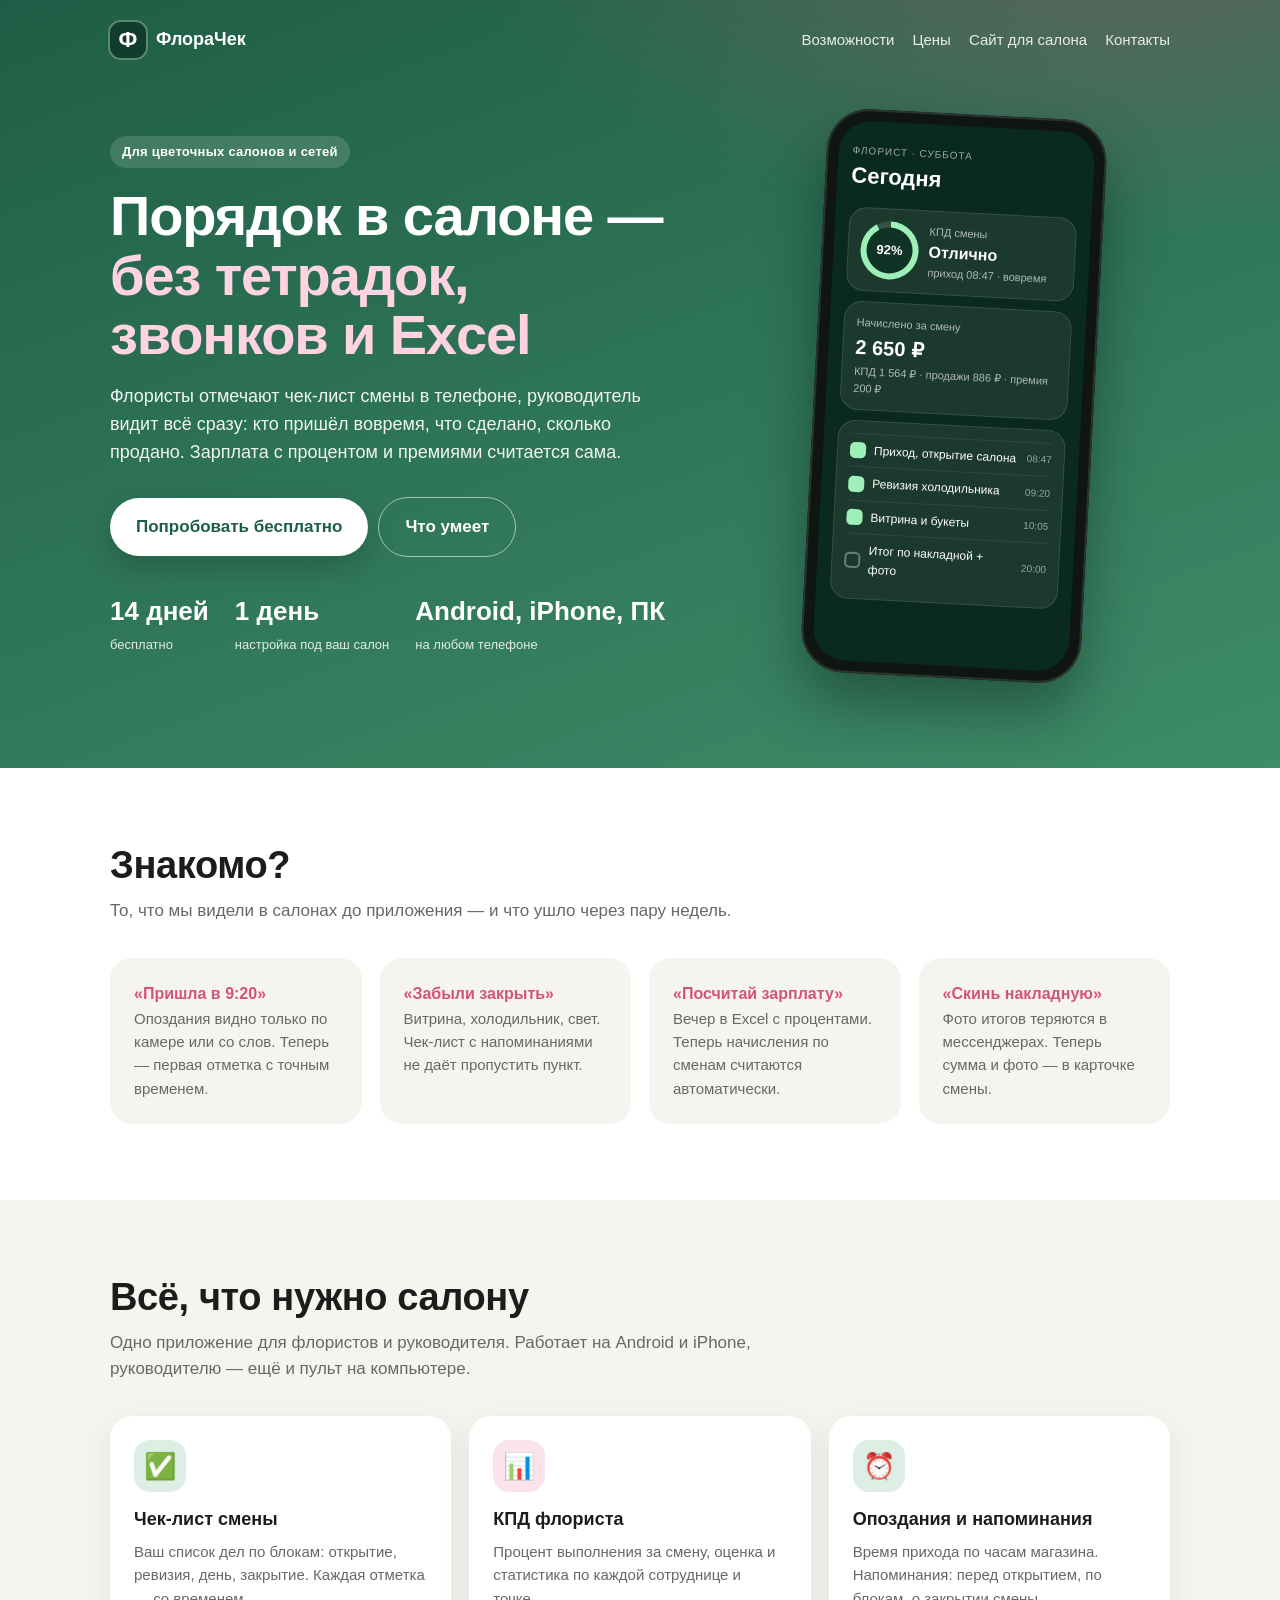
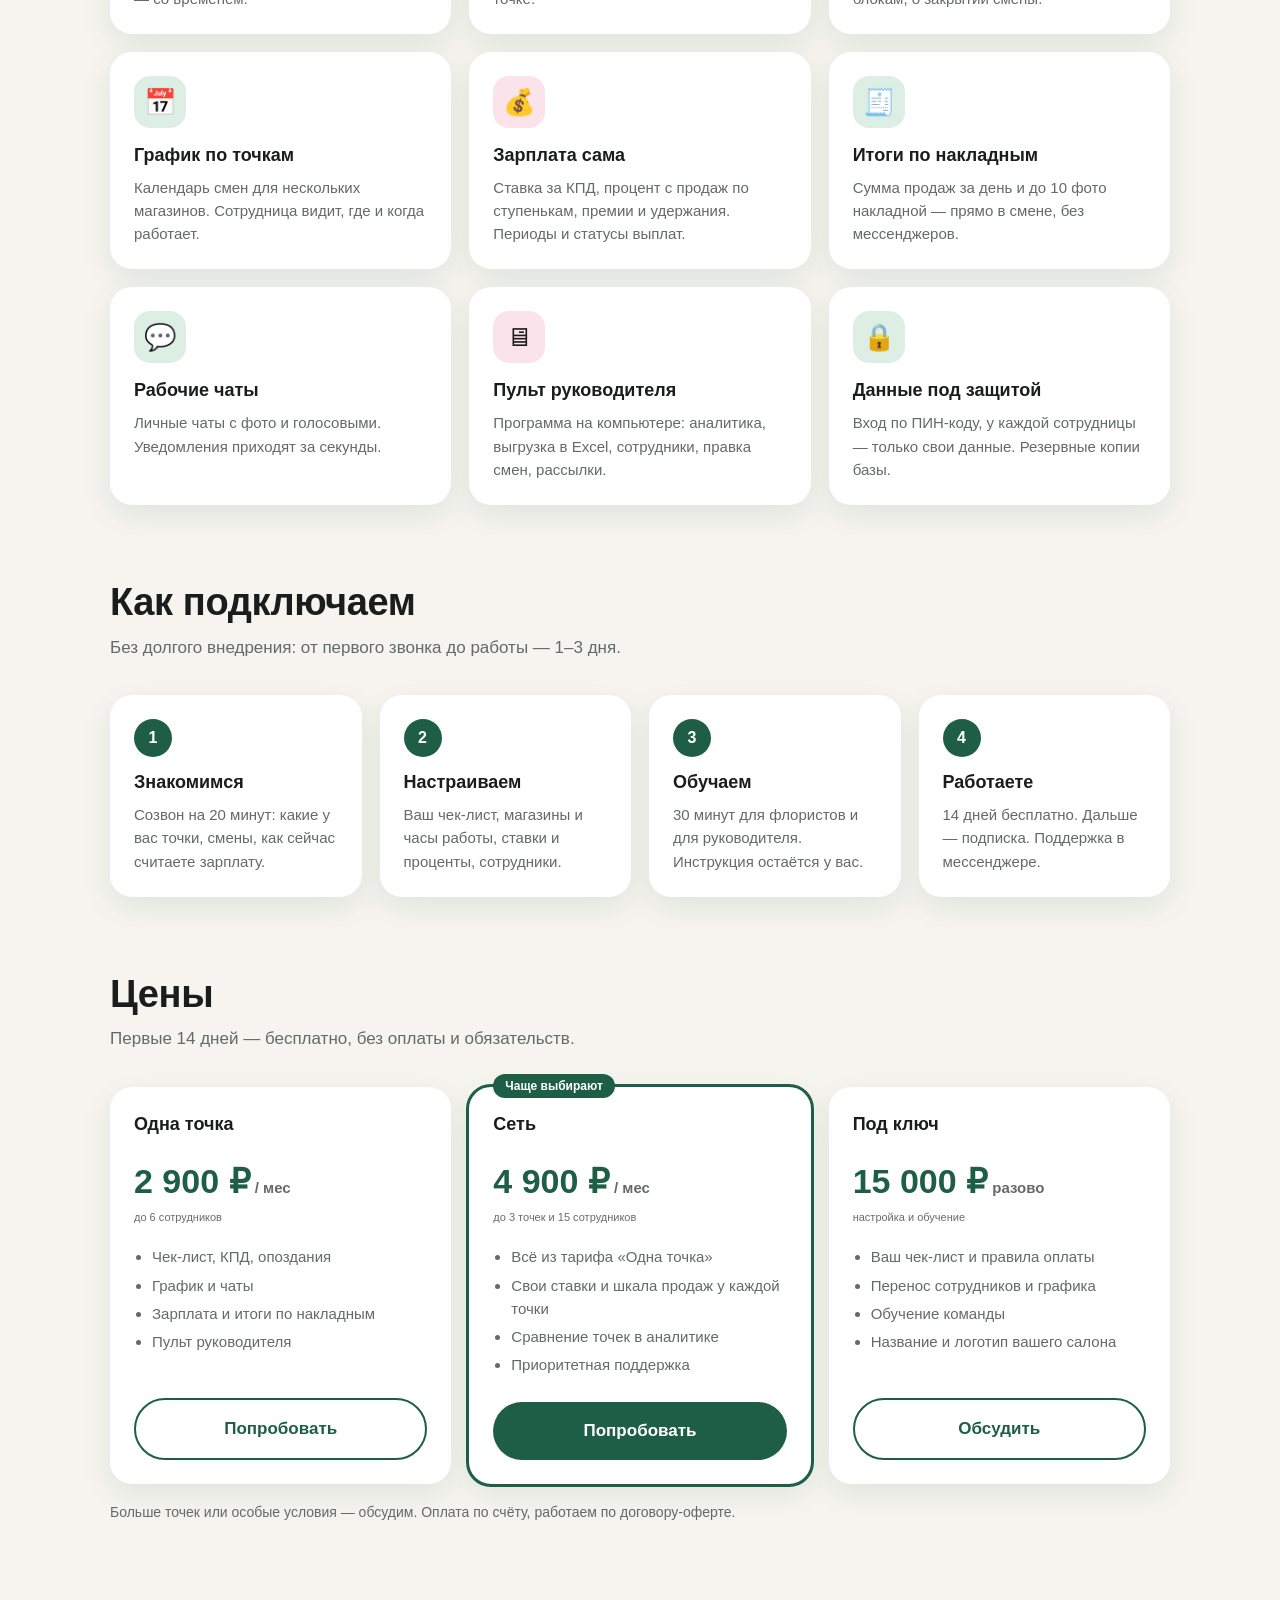
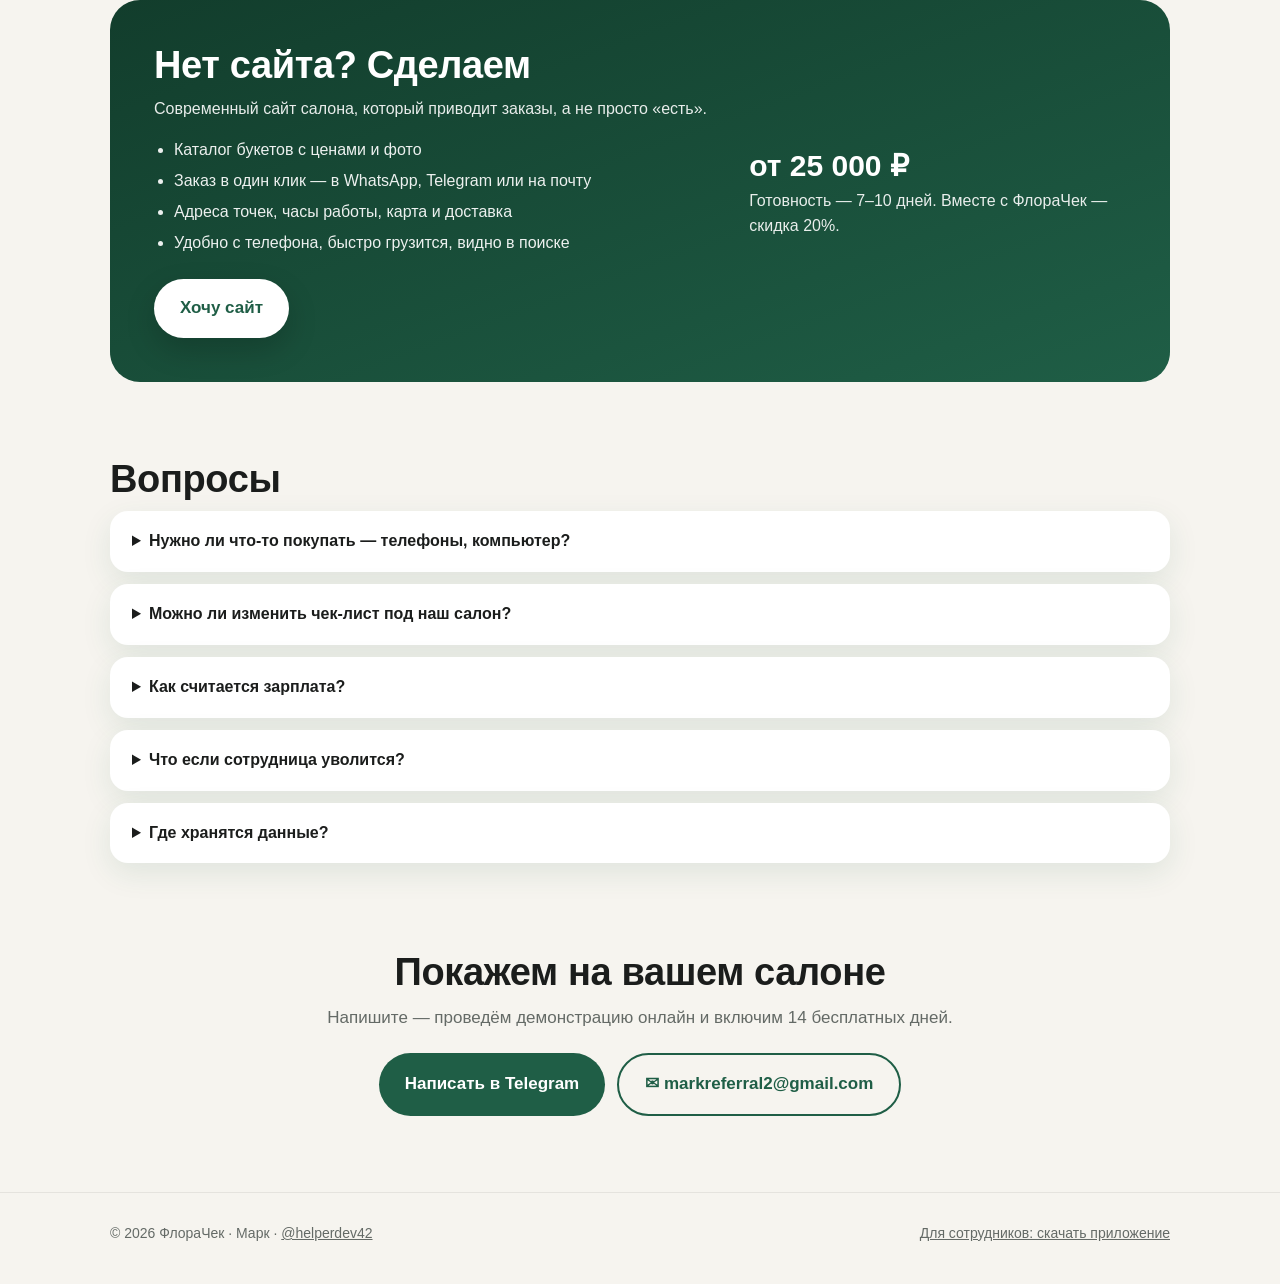
==== commit 481ee4db: "Сайт ФлораЧек: продающая страница для цветочных салонов; скачивание для сотрудников — download.html " ====
--- a/index.html
+++ b/index.html
@@ -3,307 +3,293 @@
 <head>
 <meta charset="utf-8">
 <meta name="viewport" content="width=device-width, initial-scale=1, viewport-fit=cover">
-<title>Трава Чек — приложение салона цветов «Трава»</title>
-<meta name="description" content="Трава Чек — приложение салона цветов «Трава»: чек-лист смены, КПД, график по магазинам, чаты, зарплата.">
+<title>ФлораЧек — приложение для цветочных салонов</title>
+<meta name="description" content="ФлораЧек — чек-лист смены с КПД, график по точкам, зарплата флористов с процентом и премиями, итоги по накладным, чаты и пульт руководителя. Android, iPhone, компьютер.">
 <meta name="theme-color" content="#1F5E46">
-<link rel="icon" href="data:image/svg+xml,<svg xmlns='http://www.w3.org/2000/svg' viewBox='0 0 100 100'><rect width='100' height='100' rx='26' fill='%23123D2C'/><path fill='white' d='M22 20h56a5 5 0 0 1 5 5v5a5 5 0 0 1-5 5H22a5 5 0 0 1-5-5v-5a5 5 0 0 1 5-5zM41 35h18v44a5 5 0 0 1-5 5h-8a5 5 0 0 1-5-5z'/></svg>">
+<link rel="icon" href="data:image/svg+xml,<svg xmlns='http://www.w3.org/2000/svg' viewBox='0 0 100 100'><rect width='100' height='100' rx='26' fill='%23123D2C'/><text x='50' y='72' font-size='64' font-weight='900' text-anchor='middle' fill='white' font-family='Arial'>Ф</text></svg>">
 <style>
   :root {
-    --green: #1F5E46; --green-2: #3E8C69; --mint: #DDEFE5; --pink: #D4537E; --pink-soft: #FBE3EC;
-    --bg: #F6F4EF; --ink: #1B1D1C; --muted: #6B706D; --gold: #B7791F; --card: #fff;
-    --radius: 22px; --shadow: 0 10px 30px rgba(31, 94, 70, .12);
+    --green: #1F5E46; --green-2: #3E8C69; --deep: #123D2C; --mint: #DDEFE5; --pink: #D4537E; --pink-soft: #FBE3EC;
+    --bg: #F6F4EF; --ink: #1B1D1C; --muted: #646A66; --card: #fff; --radius: 22px; --shadow: 0 10px 30px rgba(31, 94, 70, .10);
   }
   * { box-sizing: border-box; margin: 0; }
   html { scroll-behavior: smooth; }
-  body { font-family: -apple-system, "Segoe UI", Roboto, "Helvetica Neue", Arial, sans-serif; background: var(--bg); color: var(--ink); line-height: 1.5; }
+  body { font-family: -apple-system, "Segoe UI", Roboto, "Helvetica Neue", Arial, sans-serif; background: var(--bg); color: var(--ink); line-height: 1.55; }
   a { color: inherit; }
-  .wrap { max-width: 1080px; margin: 0 auto; padding: 0 20px; }
-
-  /* ---------- Hero ---------- */
-  .hero { position: relative; overflow: hidden; color: #fff; padding: 28px 0 84px;
-    background: radial-gradient(1200px 500px at 85% -10%, rgba(212, 83, 126, .35), transparent 60%),
-                linear-gradient(160deg, var(--green) 0%, var(--green-2) 100%); }
-  .petal { position: absolute; width: 180px; height: 180px; border-radius: 60% 0 60% 0; background: rgba(255,255,255,.06); }
-  .petal.a { top: -40px; left: -60px; transform: rotate(20deg); }
-  .petal.b { bottom: -70px; right: 30%; width: 240px; height: 240px; transform: rotate(-30deg); }
-  nav { display: flex; align-items: center; gap: 10px; font-weight: 700; }
-  nav .logo { width: 34px; height: 34px; border-radius: 10px; background: #123D2C; color: #fff; display: grid; place-items: center;
-    font-weight: 900; font-size: 22px; box-shadow: 0 0 0 2px rgba(255,255,255,.25); }
+  .wrap { max-width: 1100px; margin: 0 auto; padding: 0 20px; }
+
+  /* шапка и первый экран */
+  .hero { position: relative; overflow: hidden; color: #fff; padding: 22px 0 90px;
+    background: radial-gradient(1100px 520px at 88% -10%, rgba(212, 83, 126, .32), transparent 60%), linear-gradient(160deg, var(--green), var(--green-2)); }
+  nav { display: flex; align-items: center; gap: 18px; font-weight: 700; flex-wrap: wrap; }
+  nav .brand { display: flex; align-items: center; gap: 10px; text-decoration: none; font-size: 18px; }
+  nav .logo { width: 36px; height: 36px; border-radius: 11px; background: var(--deep); display: grid; place-items: center; font-weight: 900; font-size: 22px;
+    box-shadow: 0 0 0 2px rgba(255,255,255,.25); }
   nav .sp { flex: 1; }
-  nav a.small { font-weight: 500; opacity: .85; text-decoration: none; font-size: 14px; }
-  .hero-grid { display: grid; grid-template-columns: 1.1fr .9fr; gap: 40px; align-items: center; margin-top: 48px; }
-  h1 { font-size: clamp(34px, 5.4vw, 56px); line-height: 1.07; letter-spacing: -.02em; }
+  nav a.l { font-weight: 500; opacity: .88; text-decoration: none; font-size: 15px; }
+  nav a.l:hover { opacity: 1; }
+  nav a.staff { font-size: 13px; padding: 7px 14px; border-radius: 999px; border: 1.5px solid rgba(255,255,255,.5); text-decoration: none; font-weight: 600; }
+  .hero-grid { display: grid; grid-template-columns: 1.15fr .85fr; gap: 44px; align-items: center; margin-top: 56px; }
+  .tag { display: inline-block; font-size: 13px; font-weight: 700; letter-spacing: .02em; padding: 6px 12px; border-radius: 999px; background: rgba(255,255,255,.14); margin-bottom: 18px; }
+  h1 { font-size: clamp(34px, 5.2vw, 56px); line-height: 1.07; letter-spacing: -.02em; }
   h1 em { font-style: normal; color: #FFD3E2; }
-  .lead { font-size: 18px; opacity: .92; margin: 18px 0 28px; max-width: 520px; }
-  .btn { display: inline-flex; align-items: center; gap: 12px; padding: 16px 26px; border-radius: 999px; font-weight: 700;
-    text-decoration: none; font-size: 17px; transition: transform .15s ease, box-shadow .15s ease; border: 0; cursor: pointer; }
+  .lead { font-size: 18px; opacity: .93; margin: 18px 0 30px; max-width: 560px; }
+  .btn { display: inline-flex; align-items: center; justify-content: center; gap: 10px; padding: 16px 26px; border-radius: 999px; font-weight: 700;
+    text-decoration: none; font-size: 17px; transition: transform .15s ease; border: 0; cursor: pointer; }
   .btn:hover { transform: translateY(-2px); }
   .btn-main { background: #fff; color: var(--green); box-shadow: 0 12px 30px rgba(0,0,0,.18); }
-  .btn-main .ico { font-size: 22px; }
-  .btn-main small { display: block; font-weight: 500; font-size: 12px; color: var(--muted); }
-  .meta { margin-top: 14px; font-size: 14px; opacity: .85; }
-  .btn-ios { background: rgba(255,255,255,.14); color: #fff; border: 1.5px solid rgba(255,255,255,.55); margin-top: 12px; }
-  .btn-ios .ico { font-size: 22px; }
-  .btn-ios small { display: block; font-weight: 500; font-size: 12px; opacity: .8; }
-  .meta b { font-weight: 700; }
-
-  /* ---------- Phone mockup ---------- */
+  .btn-ghost { color: #fff; border: 1.5px solid rgba(255,255,255,.55); margin-left: 10px; }
+  .facts { display: flex; gap: 26px; margin-top: 34px; flex-wrap: wrap; }
+  .facts b { display: block; font-size: 26px; }
+  .facts span { font-size: 13px; opacity: .85; }
+
+  /* телефон */
   .phone { justify-self: center; width: 280px; border-radius: 42px; padding: 12px; background: #0f1512;
     box-shadow: 0 30px 60px rgba(0,0,0,.35), inset 0 0 0 2px #2b332f; transform: rotate(3deg); }
-  .screen { border-radius: 32px; overflow: hidden; background: var(--bg); color: var(--ink); height: 540px; }
-  .s-top { background: linear-gradient(90deg, var(--green), var(--green-2)); color: #fff; padding: 26px 16px 14px; }
-  .s-top b { display: block; font-size: 15px; }
-  .s-top span { font-size: 11px; opacity: .85; }
-  .s-body { padding: 12px; }
-  .ring-card { background: #fff; border-radius: 16px; padding: 12px; display: flex; gap: 12px; align-items: center; box-shadow: 0 1px 3px rgba(0,0,0,.06); }
-  .ring { width: 64px; height: 64px; border-radius: 50%; display: grid; place-items: center; font-weight: 800; font-size: 14px; color: var(--green);
-    background: conic-gradient(var(--green) 0 86%, #E4ECE7 86% 100%); position: relative; }
-  .ring::after { content: ""; position: absolute; inset: 7px; background: #fff; border-radius: 50%; }
+  .screen { border-radius: 32px; overflow: hidden; background: #0B2A1E; color: #fff; height: 540px; padding: 22px 14px; }
+  .s-cap { font-size: 10px; letter-spacing: .1em; text-transform: uppercase; opacity: .6; }
+  .s-title { font-size: 22px; font-weight: 800; margin-bottom: 14px; }
+  .glass { background: rgba(255,255,255,.07); border: 1px solid rgba(255,255,255,.12); border-radius: 18px; padding: 12px; margin-bottom: 10px; }
+  .row { display: flex; align-items: center; gap: 10px; }
+  .ring { width: 58px; height: 58px; border-radius: 50%; display: grid; place-items: center; font-weight: 800; font-size: 13px; position: relative;
+    background: conic-gradient(#9FF0B8 0 92%, rgba(255,255,255,.12) 92% 100%); }
+  .ring::after { content: ""; position: absolute; inset: 6px; background: #0F3324; border-radius: 50%; }
   .ring span { position: relative; z-index: 1; }
-  .pill { display: inline-block; padding: 2px 8px; border-radius: 999px; font-size: 10px; font-weight: 700; }
-  .pill.ok { background: var(--mint); color: var(--green); }
-  .pill.shop { background: var(--pink-soft); color: var(--pink); }
-  .task { background: #fff; border-radius: 12px; padding: 9px 10px; margin-top: 8px; display: flex; gap: 8px; align-items: center; font-size: 12px; }
-  .task i { width: 18px; height: 18px; border-radius: 6px; border: 2px solid #C9CEC9; flex: none; }
-  .task.done i { background: var(--green); border-color: var(--green); position: relative; }
-  .task.done i::after { content: "✓"; color: #fff; font-size: 12px; font-style: normal; position: absolute; left: 2px; top: -2px; }
-  .task.done { color: var(--muted); }
-  .task time { margin-left: auto; font-size: 10px; color: var(--muted); }
-
-  /* ---------- Sections ---------- */
-  section { padding: 72px 0; }
-  h2 { font-size: clamp(26px, 3.6vw, 36px); letter-spacing: -.01em; margin-bottom: 8px; }
-  .sub { color: var(--muted); margin-bottom: 32px; max-width: 620px; }
+  .money { font-size: 20px; font-weight: 800; }
+  .mut { font-size: 11px; opacity: .65; }
+  .task { display: flex; gap: 8px; align-items: center; font-size: 12px; padding: 7px 0; border-top: 1px solid rgba(255,255,255,.07); }
+  .task i { width: 16px; height: 16px; border-radius: 5px; border: 2px solid rgba(255,255,255,.35); flex: none; }
+  .task.done i { background: #9FF0B8; border-color: #9FF0B8; }
+  .task time { margin-left: auto; font-size: 10px; opacity: .55; }
+
+  /* разделы */
+  section { padding: 76px 0; }
+  h2 { font-size: clamp(26px, 3.6vw, 38px); letter-spacing: -.01em; margin-bottom: 10px; line-height: 1.15; }
+  .sub { color: var(--muted); margin-bottom: 34px; max-width: 660px; font-size: 17px; }
   .grid { display: grid; grid-template-columns: repeat(3, 1fr); gap: 18px; }
+  .grid.two { grid-template-columns: repeat(2, 1fr); }
+  .grid.four { grid-template-columns: repeat(4, 1fr); }
   .card { background: var(--card); border-radius: var(--radius); padding: 24px; box-shadow: var(--shadow); }
-  .card .em { font-size: 30px; width: 54px; height: 54px; display: grid; place-items: center; border-radius: 16px; background: var(--mint); margin-bottom: 14px; }
-  .card:nth-child(3n+2) .em { background: var(--pink-soft); }
-  .card:nth-child(3n) .em { background: #FBF0DC; }
   .card h3 { font-size: 18px; margin-bottom: 6px; }
   .card p { color: var(--muted); font-size: 15px; }
-
-  .roles { display: grid; grid-template-columns: 1fr 1fr; gap: 18px; }
-  .role { border-radius: var(--radius); padding: 28px; }
-  .role.florist { background: var(--mint); }
-  .role.admin { background: var(--pink-soft); }
-  .role h3 { font-size: 22px; margin-bottom: 12px; }
-  .role li { margin: 8px 0 8px 20px; }
-
-  .steps { counter-reset: s; display: grid; grid-template-columns: repeat(3, 1fr); gap: 18px; }
-  .step { background: #fff; border-radius: var(--radius); padding: 24px; position: relative; box-shadow: var(--shadow); }
-  .step::before { counter-increment: s; content: counter(s); position: absolute; top: -14px; left: 20px; width: 34px; height: 34px;
-    border-radius: 50%; background: var(--green); color: #fff; display: grid; place-items: center; font-weight: 800; }
-  .step h3 { margin: 8px 0 6px; font-size: 17px; }
-  .step p { color: var(--muted); font-size: 15px; }
-
-  .safe { background: linear-gradient(160deg, #173F31, var(--green)); color: #fff; border-radius: 30px; padding: 40px; display: grid;
-    grid-template-columns: auto 1fr; gap: 26px; align-items: center; }
-  .safe .big { font-size: 64px; }
-  .safe p { opacity: .88; }
-
-  .cta { text-align: center; }
-  .cta .btn-main { background: var(--green); color: #fff; }
-  .cta .btn-main small { color: rgba(255,255,255,.75); }
-  details { background: #fff; border-radius: 16px; padding: 16px 20px; margin-top: 12px; box-shadow: 0 1px 3px rgba(0,0,0,.05); text-align: left; }
-  summary { cursor: pointer; font-weight: 600; }
-  details p, details pre { margin-top: 10px; color: var(--muted); white-space: pre-wrap; font-family: inherit; }
-  footer { padding: 40px 0 60px; text-align: center; color: var(--muted); font-size: 14px; }
+  .em { font-size: 26px; width: 52px; height: 52px; display: grid; place-items: center; border-radius: 16px; background: var(--mint); margin-bottom: 14px; }
+  .card:nth-child(3n+2) .em { background: var(--pink-soft); }
+  .pain { background: #fff; }
+  .pain .card { box-shadow: none; background: var(--bg); }
+  .pain .card b { color: var(--pink); }
+  .step .num { width: 38px; height: 38px; border-radius: 50%; background: var(--green); color: #fff; display: grid; place-items: center; font-weight: 800; margin-bottom: 12px; }
+
+  /* цены */
+  .price { display: flex; flex-direction: column; }
+  .price .p { font-size: 34px; font-weight: 800; color: var(--green); margin: 10px 0 2px; }
+  .price .p small { font-size: 15px; color: var(--muted); font-weight: 600; }
+  .price ul { padding-left: 18px; color: var(--muted); font-size: 15px; margin: 14px 0 20px; flex: 1; }
+  .price li { margin: 5px 0; }
+  .price.best { outline: 3px solid var(--green); position: relative; }
+  .price.best::before { content: "Чаще выбирают"; position: absolute; top: -13px; left: 24px; background: var(--green); color: #fff; font-size: 12px; font-weight: 700; padding: 3px 12px; border-radius: 999px; }
+  .btn-green { background: var(--green); color: #fff; }
+  .note { color: var(--muted); font-size: 14px; margin-top: 18px; }
+
+  /* сайт для салона */
+  .site { background: linear-gradient(160deg, var(--deep), var(--green)); color: #fff; border-radius: 30px; padding: 44px; display: grid; grid-template-columns: 1.2fr .8fr; gap: 30px; align-items: center; }
+  .site p { opacity: .9; }
+  .site ul { margin: 16px 0 24px; padding-left: 20px; opacity: .92; }
+  .site li { margin: 6px 0; }
+  .site .p { font-size: 30px; font-weight: 800; }
+
+  /* вопросы и контакты */
+  details { background: #fff; border-radius: 18px; padding: 18px 22px; margin-bottom: 12px; box-shadow: var(--shadow); }
+  summary { font-weight: 700; cursor: pointer; }
+  details p { color: var(--muted); margin-top: 10px; }
+  .contact { text-align: center; }
+  .contact .btns { display: flex; gap: 12px; justify-content: center; flex-wrap: wrap; margin-top: 22px; }
+  .btn-line { border: 2px solid var(--green); color: var(--green); }
+  footer { padding: 30px 0 40px; color: var(--muted); font-size: 14px; border-top: 1px solid rgba(0,0,0,.07); }
+  footer .wrap { display: flex; gap: 18px; flex-wrap: wrap; align-items: center; }
+  footer .sp { flex: 1; }
 
   @media (max-width: 860px) {
-    .hero-grid, .roles, .safe { grid-template-columns: 1fr; }
-    .grid, .steps { grid-template-columns: 1fr; }
-    .phone { transform: none; margin-top: 10px; }
-    .hero { padding-bottom: 56px; }
-    section { padding: 52px 0; }
+    .hero-grid, .site { grid-template-columns: 1fr; }
+    .grid, .grid.four { grid-template-columns: 1fr 1fr; }
+    .phone { transform: none; }
+    nav a.l { display: none; }
+    .site { padding: 30px 22px; }
+  }
+  @media (max-width: 560px) {
+    .grid, .grid.two, .grid.four { grid-template-columns: 1fr; }
+    .btn-ghost { margin: 12px 0 0; }
+    .hero { padding-bottom: 60px; }
+    section { padding: 56px 0; }
   }
 </style>
 </head>
 <body>
 
 <header class="hero">
-  <div class="petal a"></div><div class="petal b"></div>
   <div class="wrap">
     <nav>
-      <span class="logo">Т</span><span>Трава Чек</span>
+      <a class="brand" href="#"><span class="logo">Ф</span>ФлораЧек</a>
       <span class="sp"></span>
-      <a class="small" href="#install">Как установить</a>
+      <a class="l" href="#features">Возможности</a>
+      <a class="l" href="#price">Цены</a>
+      <a class="l" href="#site">Сайт для салона</a>
+      <a class="l" href="#contact">Контакты</a>
     </nav>
     <div class="hero-grid">
       <div>
-        <h1>Порядок в салоне —<br><em>в одном приложении</em></h1>
-        <p class="lead">Приложение салона цветов «Трава»: чек-лист смены, КПД каждого флориста, график по магазинам, чаты команды и зарплата.</p>
-        <a class="btn btn-main" id="dl" href="#install">
-          <span class="ico">⬇</span>
-          <span>Скачать для Android<small id="dl-sub">загружаю информацию о версии…</small></span>
-        </a>
-        <br><a class="btn btn-ios" href="app/">
-          <span class="ico">📱</span>
-          <span>Открыть на iPhone<small>веб-версия · работает и на компьютере</small></span>
-        </a>
-        <div class="meta" id="meta">Android 8.0 и новее · бесплатно</div>
-      </div>
-
-      <div class="phone" aria-hidden="true">
-        <div class="screen">
-          <div class="s-top"><b>Аня</b><span>Флорист · Трава Чек</span></div>
-          <div class="s-body">
-            <span class="pill shop">📍 Магазин: Южный</span>
-            <div class="ring-card" style="margin-top:8px">
-              <div class="ring"><span>86%</span></div>
-              <div>
-                <b style="font-size:13px">КПД смены</b><br>
-                <span class="pill ok">Хорошо</span>
-                <div style="font-size:11px;color:var(--muted);margin-top:4px">▶ Начало 08:47</div>
-              </div>
-            </div>
-            <div style="font-size:11px;font-weight:700;margin:12px 2px 0;color:var(--muted)">09:00 · РЕВИЗИЯ</div>
-            <div class="task done"><i></i>Проверить холодильник<time>09:04</time></div>
-            <div class="task done"><i></i>Обновить воду в вазах<time>09:12</time></div>
-            <div class="task done"><i></i>Собрать витринные букеты<time>09:40</time></div>
-            <div class="task"><i></i>Проверить инструменты</div>
-            <div style="font-size:11px;font-weight:700;margin:12px 2px 0;color:var(--muted)">20:00 · ЗАКРЫТИЕ</div>
-            <div class="task"><i></i>Итог по накладной + фото</div>
-            <div class="task"><i></i>Закрыть смену</div>
-          </div>
+        <span class="tag">Для цветочных салонов и сетей</span>
+        <h1>Порядок в салоне — <em>без тетрадок, звонков и Excel</em></h1>
+        <p class="lead">Флористы отмечают чек-лист смены в телефоне, руководитель видит всё сразу: кто пришёл вовремя, что сделано,
+          сколько продано. Зарплата с процентом и премиями считается сама.</p>
+        <a class="btn btn-main" href="#contact">Попробовать бесплатно</a><a class="btn btn-ghost" href="#features">Что умеет</a>
+        <div class="facts">
+          <div><b>14 дней</b><span>бесплатно</span></div>
+          <div><b>1 день</b><span>настройка под ваш салон</span></div>
+          <div><b>Android, iPhone, ПК</b><span>на любом телефоне</span></div>
         </div>
       </div>
+      <div class="phone" aria-hidden="true"><div class="screen">
+        <div class="s-cap">Флорист · суббота</div>
+        <div class="s-title">Сегодня</div>
+        <div class="glass row"><div class="ring"><span>92%</span></div><div><div class="mut">КПД смены</div><b>Отлично</b><div class="mut">приход 08:47 · вовремя</div></div></div>
+        <div class="glass"><div class="mut">Начислено за смену</div><div class="money">2 650 ₽</div><div class="mut">КПД 1 564 ₽ · продажи 886 ₽ · премия 200 ₽</div></div>
+        <div class="glass">
+          <div class="task done"><i></i>Приход, открытие салона<time>08:47</time></div>
+          <div class="task done"><i></i>Ревизия холодильника<time>09:20</time></div>
+          <div class="task done"><i></i>Витрина и букеты<time>10:05</time></div>
+          <div class="task"><i></i>Итог по накладной + фото<time>20:00</time></div>
+        </div>
+      </div></div>
     </div>
   </div>
 </header>
 
-<section>
+<section class="pain">
+  <div class="wrap">
+    <h2>Знакомо?</h2>
+    <p class="sub">То, что мы видели в салонах до приложения — и что ушло через пару недель.</p>
+    <div class="grid four">
+      <div class="card"><b>«Пришла в 9:20»</b><p>Опоздания видно только по камере или со слов. Теперь — первая отметка с точным временем.</p></div>
+      <div class="card"><b>«Забыли закрыть»</b><p>Витрина, холодильник, свет. Чек-лист с напоминаниями не даёт пропустить пункт.</p></div>
+      <div class="card"><b>«Посчитай зарплату»</b><p>Вечер в Excel с процентами. Теперь начисления по сменам считаются автоматически.</p></div>
+      <div class="card"><b>«Скинь накладную»</b><p>Фото итогов теряются в мессенджерах. Теперь сумма и фото — в карточке смены.</p></div>
+    </div>
+  </div>
+</section>
+
+<section id="features">
   <div class="wrap">
     <h2>Всё, что нужно салону</h2>
-    <p class="sub">Работает на обычных телефонах, без сервера и абонентской платы. Уведомления приходят, даже когда приложение закрыто.</p>
+    <p class="sub">Одно приложение для флористов и руководителя. Работает на Android и iPhone, руководителю — ещё и пульт на компьютере.</p>
     <div class="grid">
-      <div class="card"><div class="em">✅</div><h3>Чек-лист смены</h3><p>4 блока по времени, время каждой отметки, опоздания и начало смены — автоматически.</p></div>
-      <div class="card"><div class="em">📅</div><h3>Календарь смен</h3><p>Кто, когда и в каком магазине работает — Южный, Октябрьский и любые другие.</p></div>
-      <div class="card"><div class="em">💬</div><h3>Чаты команды</h3><p>Личные чаты как в Telegram: фото, голосовые, «прочитано». Сообщения приходят мгновенно.</p></div>
-      <div class="card"><div class="em">📊</div><h3>КПД и рейтинг</h3><p>Средний КПД за неделю и месяц, медали, пропускаемые пункты, выгрузка в Excel.</p></div>
-      <div class="card"><div class="em">💰</div><h3>Итоги по накладной</h3><p>Сумма за день и до 10 фото прямо из телефона — руководитель видит сразу.</p></div>
-      <div class="card"><div class="em">💸</div><h3>Зарплата</h3><p>Ставка за смену × КПД плюс % с продаж. Периоды с выплатой 10 и 25 числа, отметка «выплачено».</p></div>
+      <div class="card"><div class="em">✅</div><h3>Чек-лист смены</h3><p>Ваш список дел по блокам: открытие, ревизия, день, закрытие. Каждая отметка — со временем.</p></div>
+      <div class="card"><div class="em">📊</div><h3>КПД флориста</h3><p>Процент выполнения за смену, оценка и статистика по каждой сотруднице и точке.</p></div>
+      <div class="card"><div class="em">⏰</div><h3>Опоздания и напоминания</h3><p>Время прихода по часам магазина. Напоминания: перед открытием, по блокам, о закрытии смены.</p></div>
+      <div class="card"><div class="em">📅</div><h3>График по точкам</h3><p>Календарь смен для нескольких магазинов. Сотрудница видит, где и когда работает.</p></div>
+      <div class="card"><div class="em">💰</div><h3>Зарплата сама</h3><p>Ставка за КПД, процент с продаж по ступенькам, премии и удержания. Периоды и статусы выплат.</p></div>
+      <div class="card"><div class="em">🧾</div><h3>Итоги по накладным</h3><p>Сумма продаж за день и до 10 фото накладной — прямо в смене, без мессенджеров.</p></div>
+      <div class="card"><div class="em">💬</div><h3>Рабочие чаты</h3><p>Личные чаты с фото и голосовыми. Уведомления приходят за секунды.</p></div>
+      <div class="card"><div class="em">🖥</div><h3>Пульт руководителя</h3><p>Программа на компьютере: аналитика, выгрузка в Excel, сотрудники, правка смен, рассылки.</p></div>
+      <div class="card"><div class="em">🔒</div><h3>Данные под защитой</h3><p>Вход по ПИН-коду, у каждой сотрудницы — только свои данные. Резервные копии базы.</p></div>
     </div>
   </div>
 </section>
 
 <section style="padding-top:0">
-  <div class="wrap roles">
-    <div class="role florist">
-      <h3>🌷 Флористу</h3>
-      <ul>
-        <li>Вход по имени и ПИН-коду</li>
-        <li>Чек-лист на сегодня и кольцо КПД</li>
-        <li>Свой график смен на месяц</li>
-        <li>Чаты с коллегами: фото и голосовые</li>
-        <li>Свои смены, КПД и начисленная зарплата</li>
-      </ul>
-    </div>
-    <div class="role admin">
-      <h3>👔 Руководителю</h3>
-      <ul>
-        <li>День: кто начал, кто опоздал, кто закрыл смену</li>
-        <li>Календарь смен по магазинам</li>
-        <li>Статистика по флористам и магазинам</li>
-        <li>Личные чаты с каждым сотрудником</li>
-        <li>Команда: сотрудники, ПИН-коды, магазины</li>
-        <li>Зарплата по периодам и настройка уведомлений</li>
-      </ul>
+  <div class="wrap">
+    <h2>Как подключаем</h2>
+    <p class="sub">Без долгого внедрения: от первого звонка до работы — 1–3 дня.</p>
+    <div class="grid four">
+      <div class="card step"><div class="num">1</div><h3>Знакомимся</h3><p>Созвон на 20 минут: какие у вас точки, смены, как сейчас считаете зарплату.</p></div>
+      <div class="card step"><div class="num">2</div><h3>Настраиваем</h3><p>Ваш чек-лист, магазины и часы работы, ставки и проценты, сотрудники.</p></div>
+      <div class="card step"><div class="num">3</div><h3>Обучаем</h3><p>30 минут для флористов и для руководителя. Инструкция остаётся у вас.</p></div>
+      <div class="card step"><div class="num">4</div><h3>Работаете</h3><p>14 дней бесплатно. Дальше — подписка. Поддержка в мессенджере.</p></div>
+    </div>
+  </div>
+</section>
+
+<section id="price" style="padding-top:0">
+  <div class="wrap">
+    <h2>Цены</h2>
+    <p class="sub">Первые 14 дней — бесплатно, без оплаты и обязательств.</p>
+    <div class="grid">
+      <div class="card price">
+        <h3>Одна точка</h3>
+        <div class="p">2 900 ₽<small> / мес</small></div>
+        <span class="mut">до 6 сотрудников</span>
+        <ul><li>Чек-лист, КПД, опоздания</li><li>График и чаты</li><li>Зарплата и итоги по накладным</li><li>Пульт руководителя</li></ul>
+        <a class="btn btn-line" href="#contact">Попробовать</a>
+      </div>
+      <div class="card price best">
+        <h3>Сеть</h3>
+        <div class="p">4 900 ₽<small> / мес</small></div>
+        <span class="mut">до 3 точек и 15 сотрудников</span>
+        <ul><li>Всё из тарифа «Одна точка»</li><li>Свои ставки и шкала продаж у каждой точки</li><li>Сравнение точек в аналитике</li><li>Приоритетная поддержка</li></ul>
+        <a class="btn btn-green" href="#contact">Попробовать</a>
+      </div>
+      <div class="card price">
+        <h3>Под ключ</h3>
+        <div class="p">15 000 ₽<small> разово</small></div>
+        <span class="mut">настройка и обучение</span>
+        <ul><li>Ваш чек-лист и правила оплаты</li><li>Перенос сотрудников и графика</li><li>Обучение команды</li><li>Название и логотип вашего салона</li></ul>
+        <a class="btn btn-line" href="#contact">Обсудить</a>
+      </div>
+    </div>
+    <p class="note">Больше точек или особые условия — обсудим. Оплата по счёту, работаем по договору-оферте.</p>
+  </div>
+</section>
+
+<section id="site" style="padding-top:0">
+  <div class="wrap">
+    <div class="site">
+      <div>
+        <h2>Нет сайта? Сделаем</h2>
+        <p>Современный сайт салона, который приводит заказы, а не просто «есть».</p>
+        <ul>
+          <li>Каталог букетов с ценами и фото</li>
+          <li>Заказ в один клик — в WhatsApp, Telegram или на почту</li>
+          <li>Адреса точек, часы работы, карта и доставка</li>
+          <li>Удобно с телефона, быстро грузится, видно в поиске</li>
+        </ul>
+        <a class="btn btn-main" href="#contact">Хочу сайт</a>
+      </div>
+      <div>
+        <div class="p">от 25 000 ₽</div>
+        <p>Готовность — 7–10 дней. Вместе с ФлораЧек — скидка 20%.</p>
+      </div>
     </div>
   </div>
 </section>
 
 <section style="padding-top:0">
   <div class="wrap">
-    <div class="safe">
-      <div class="big">🔒</div>
-      <div>
-        <h2 style="margin-bottom:10px">Данные под защитой</h2>
-        <p>ПИН-код проверяет сервер Google с защитой от подбора — в базе он не хранится. Флорист видит только свои смены и сообщения, всё остальное — только руководитель. Обновления подписаны ключом салона: подменить приложение нельзя.</p>
-      </div>
-    </div>
-  </div>
-</section>
-
-<section id="install">
-  <div class="wrap">
-    <h2>Как установить</h2>
-    <p class="sub">Приложение ставится напрямую, без Google Play. Дальше оно само предложит обновиться, когда выйдет новая версия.</p>
-    <div class="steps">
-      <div class="step"><h3>Скачайте APK</h3><p>Откройте эту страницу на телефоне и нажмите «Скачать для Android».</p></div>
-      <div class="step"><h3>Разрешите установку</h3><p>Телефон спросит разрешение устанавливать приложения из браузера — разрешите один раз.</p></div>
-      <div class="step"><h3>Войдите</h3><p>Выберите своё имя и введите ПИН-код, который выдал руководитель.</p></div>
-    </div>
-    <h3 style="margin-top:34px">На iPhone</h3>
-    <div class="steps">
-      <div class="step"><h3>Откройте в Safari</h3><p>Нажмите «Открыть на iPhone» — откроется веб-версия. Нужна iOS 16.4 или новее.</p></div>
-      <div class="step"><h3>На экран «Домой»</h3><p>Кнопка «Поделиться» → «На экран „Домой“» → «Добавить». Появится значок «Трава Чек».</p></div>
-      <div class="step"><h3>Включите уведомления</h3><p>Откройте «Трава Чек» со значка, войдите по ПИН-коду и нажмите «Включить уведомления».</p></div>
-    </div>
-  </div>
-</section>
-
-<section class="cta" style="padding-top:0">
-  <div class="wrap">
-    <a class="btn btn-main" id="dl2" href="#install"><span class="ico">⬇</span><span>Скачать приложение<small id="dl2-sub">последняя версия</small></span></a>
-    <details id="notes" hidden><summary>Что нового в версии <span id="nv"></span></summary><pre id="nt"></pre></details>
-    <details>
-      <summary>Телефон не даёт установить?</summary>
-      <p>Настройки → Приложения → ваш браузер → «Установка неизвестных приложений» → Разрешить. На Xiaomi и Realme также отключите «Защиту от вредоносных приложений» на время установки, если она блокирует файл.</p>
-    </details>
-    <details>
-      <summary>Уведомления не приходят</summary>
-      <p>Настройки → Приложения → Чек-лист флориста → Батарея → «Без ограничений». На Xiaomi дополнительно включите «Автозапуск».</p>
-    </details>
-  </div>
-</section>
-
-<footer>Трава Чек · салон цветов «Трава» · <span id="year"></span></footer>
-
-<script>
-  // Репозиторий берём из адреса GitHub Pages: https://<owner>.github.io/<repo>/
-  const owner = location.hostname.endsWith('.github.io') ? location.hostname.split('.')[0] : '';
-  const repo = location.pathname.split('/').filter(Boolean)[0] || (owner ? owner + '.github.io' : '');
-  document.getElementById('year').textContent = new Date().getFullYear();
-
-  async function load() {
-    if (!owner) return fail();
-    const releases = `https://github.com/${owner}/${repo}/releases/latest`;
-    try {
-      // сначала version.json рядом с сайтом (у API GitHub лимит 60 запросов в час)
-      let j = null;
-      try {
-        const v = await fetch(`version.json?t=${Date.now()}`);
-        if (v.ok) {
-          const s = (await v.json()).stable;
-          if (s) j = { tag_name: 'v' + s.version, published_at: s.date, body: s.notes, assets: [{ name: 'app.apk', size: s.size, browser_download_url: s.url }] };
-        }
-      } catch (e) { }
-      if (!j) {
-        const r = await fetch(`https://api.github.com/repos/${owner}/${repo}/releases/latest`, { headers: { Accept: 'application/vnd.github+json' } });
-        if (!r.ok) throw new Error(r.status);
-        j = await r.json();
-      }
-      const apk = (j.assets || []).find(a => a.name.endsWith('.apk'));
-      const v = j.tag_name.replace(/^v/, '');
-      const date = new Date(j.published_at).toLocaleDateString('ru-RU', { day: 'numeric', month: 'long', year: 'numeric' });
-      const size = apk ? (apk.size / 1048576).toFixed(1) + ' МБ' : '';
-      const href = apk ? apk.browser_download_url : releases;
-      for (const id of ['dl', 'dl2']) document.getElementById(id).href = href;
-      document.getElementById('dl-sub').textContent = `версия ${v}${size ? ' · ' + size : ''}`;
-      document.getElementById('dl2-sub').textContent = `версия ${v} от ${date}`;
-      document.getElementById('meta').innerHTML = `Версия <b>${v}</b> · ${date} · Android 8.0 и новее`;
-      if (j.body && j.body.trim()) {
-        document.getElementById('nv').textContent = v;
-        document.getElementById('nt').textContent = j.body.replace(/\[срочно\]/gi, '').trim();
-        document.getElementById('notes').hidden = false;
-      }
-    } catch (e) {
-      for (const id of ['dl', 'dl2']) document.getElementById(id).href = releases;
-      document.getElementById('dl-sub').textContent = 'все версии на GitHub';
-    }
-  }
-  function fail() { document.getElementById('dl-sub').textContent = 'ссылка появится после публикации'; }
-  load();
-</script>
+    <h2>Вопросы</h2>
+    <details><summary>Нужно ли что-то покупать — телефоны, компьютер?</summary><p>Нет. Флористы работают со своих телефонов (Android или iPhone), руководитель — с телефона или компьютера.</p></details>
+    <details><summary>Можно ли изменить чек-лист под наш салон?</summary><p>Да, полностью: блоки, пункты и вес каждого пункта в КПД. Меняется в любой момент, прошлые смены не пересчитываются.</p></details>
+    <details><summary>Как считается зарплата?</summary><p>Ставка за смену с учётом КПД, процент с продаж по ступенькам, премия за продажи, ваши премии и удержания. У каждой точки и сотрудницы могут быть свои ставки.</p></details>
+    <details><summary>Что если сотрудница уволится?</summary><p>Отключаете её в один клик — вход закрывается, а смены и итоги остаются в отчётах.</p></details>
+    <details><summary>Где хранятся данные?</summary><p>В защищённой облачной базе, доступ — по ПИН-коду и правилам доступа. Делаем резервные копии; данные ваши — по запросу выгрузим всё.</p></details>
+  </div>
+</section>
+
+<section id="contact" class="contact" style="padding-top:0">
+  <div class="wrap">
+    <h2>Покажем на вашем салоне</h2>
+    <p class="sub" style="margin:0 auto">Напишите — проведём демонстрацию онлайн и включим 14 бесплатных дней.</p>
+    <div class="btns">
+      <a class="btn btn-green" href="https://t.me/helperdev42">Написать в Telegram</a>
+      <a class="btn btn-line" href="mailto:markreferral2@gmail.com?subject=%D0%A4%D0%BB%D0%BE%D1%80%D0%B0%D0%A7%D0%B5%D0%BA">✉ markreferral2@gmail.com</a>
+    </div>
+  </div>
+</section>
+
+<footer>
+  <div class="wrap">
+    <span>© <span id="year"></span> ФлораЧек · Марк · <a href="https://t.me/helperdev42">@helperdev42</a></span>
+    <span class="sp"></span>
+    <a href="download.html">Для сотрудников: скачать приложение</a>
+  </div>
+</footer>
+<script>document.getElementById('year').textContent = new Date().getFullYear();</script>
 </body>
 </html>
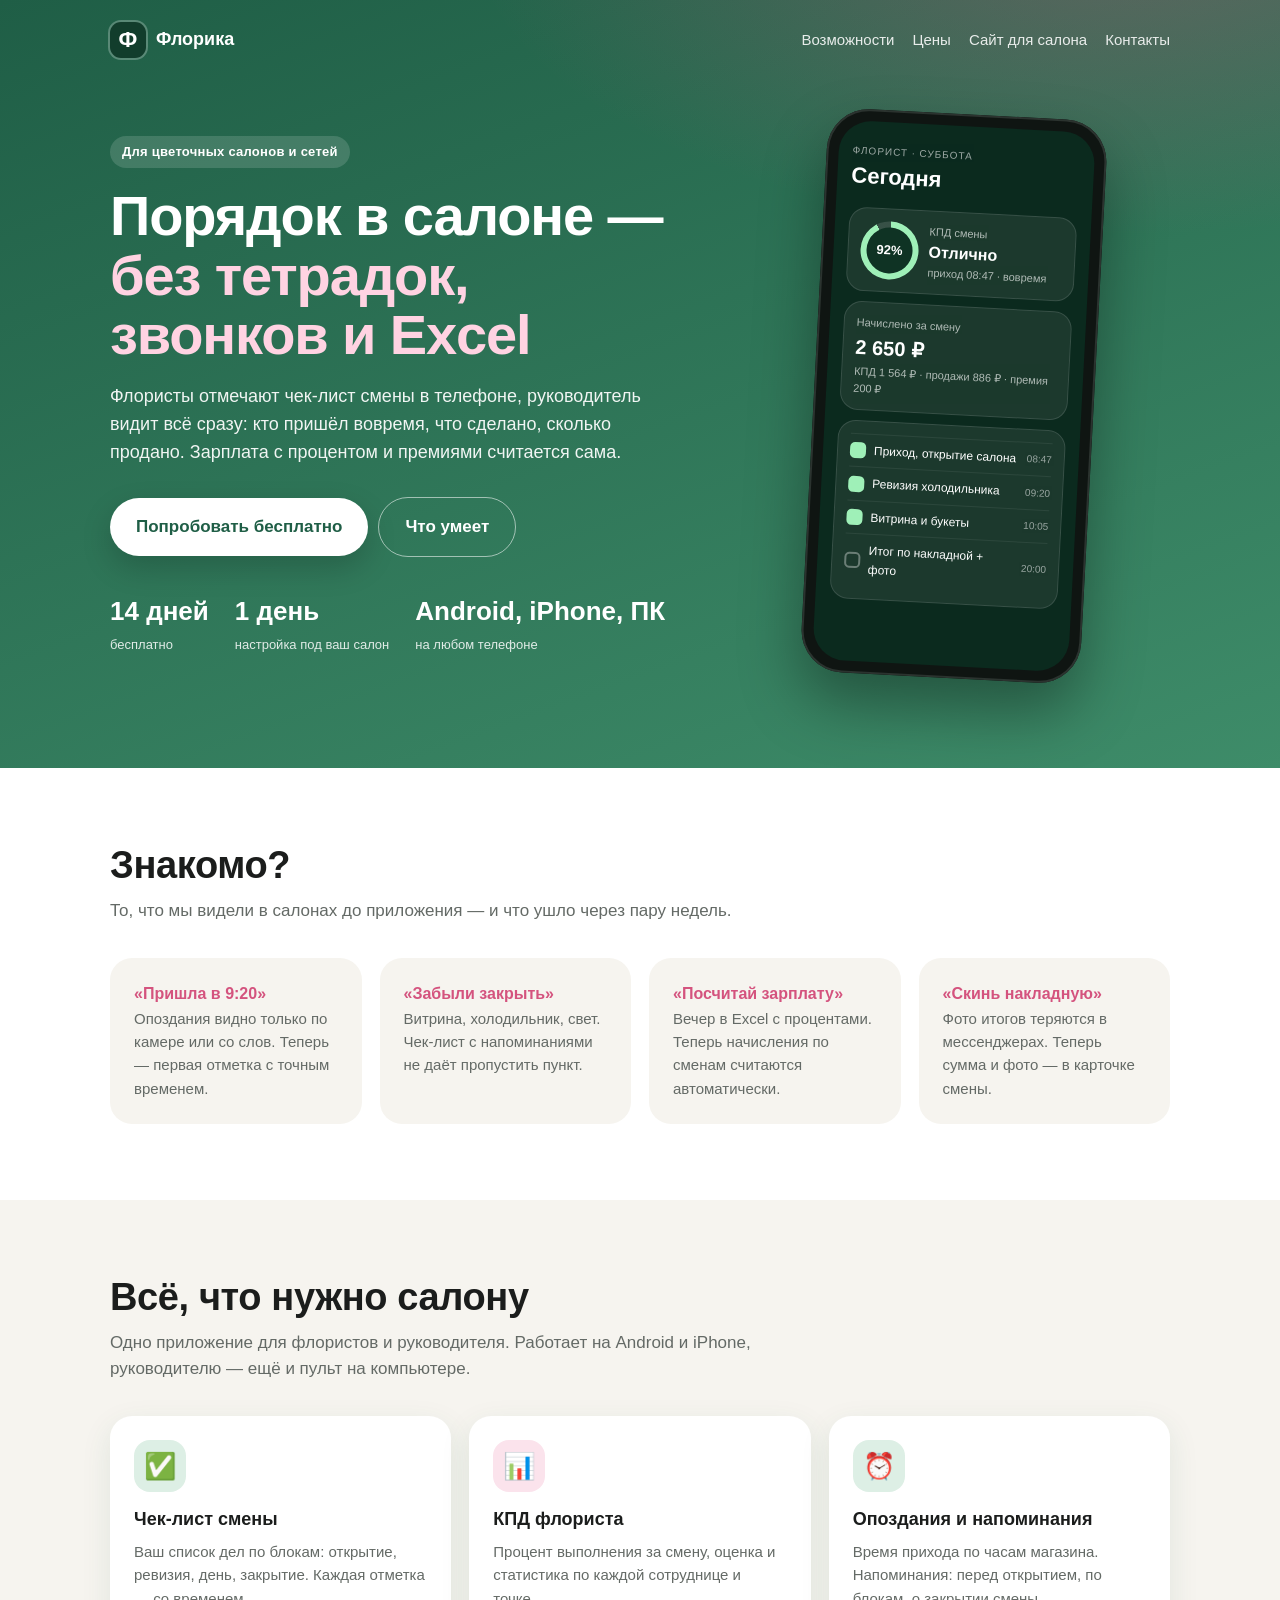
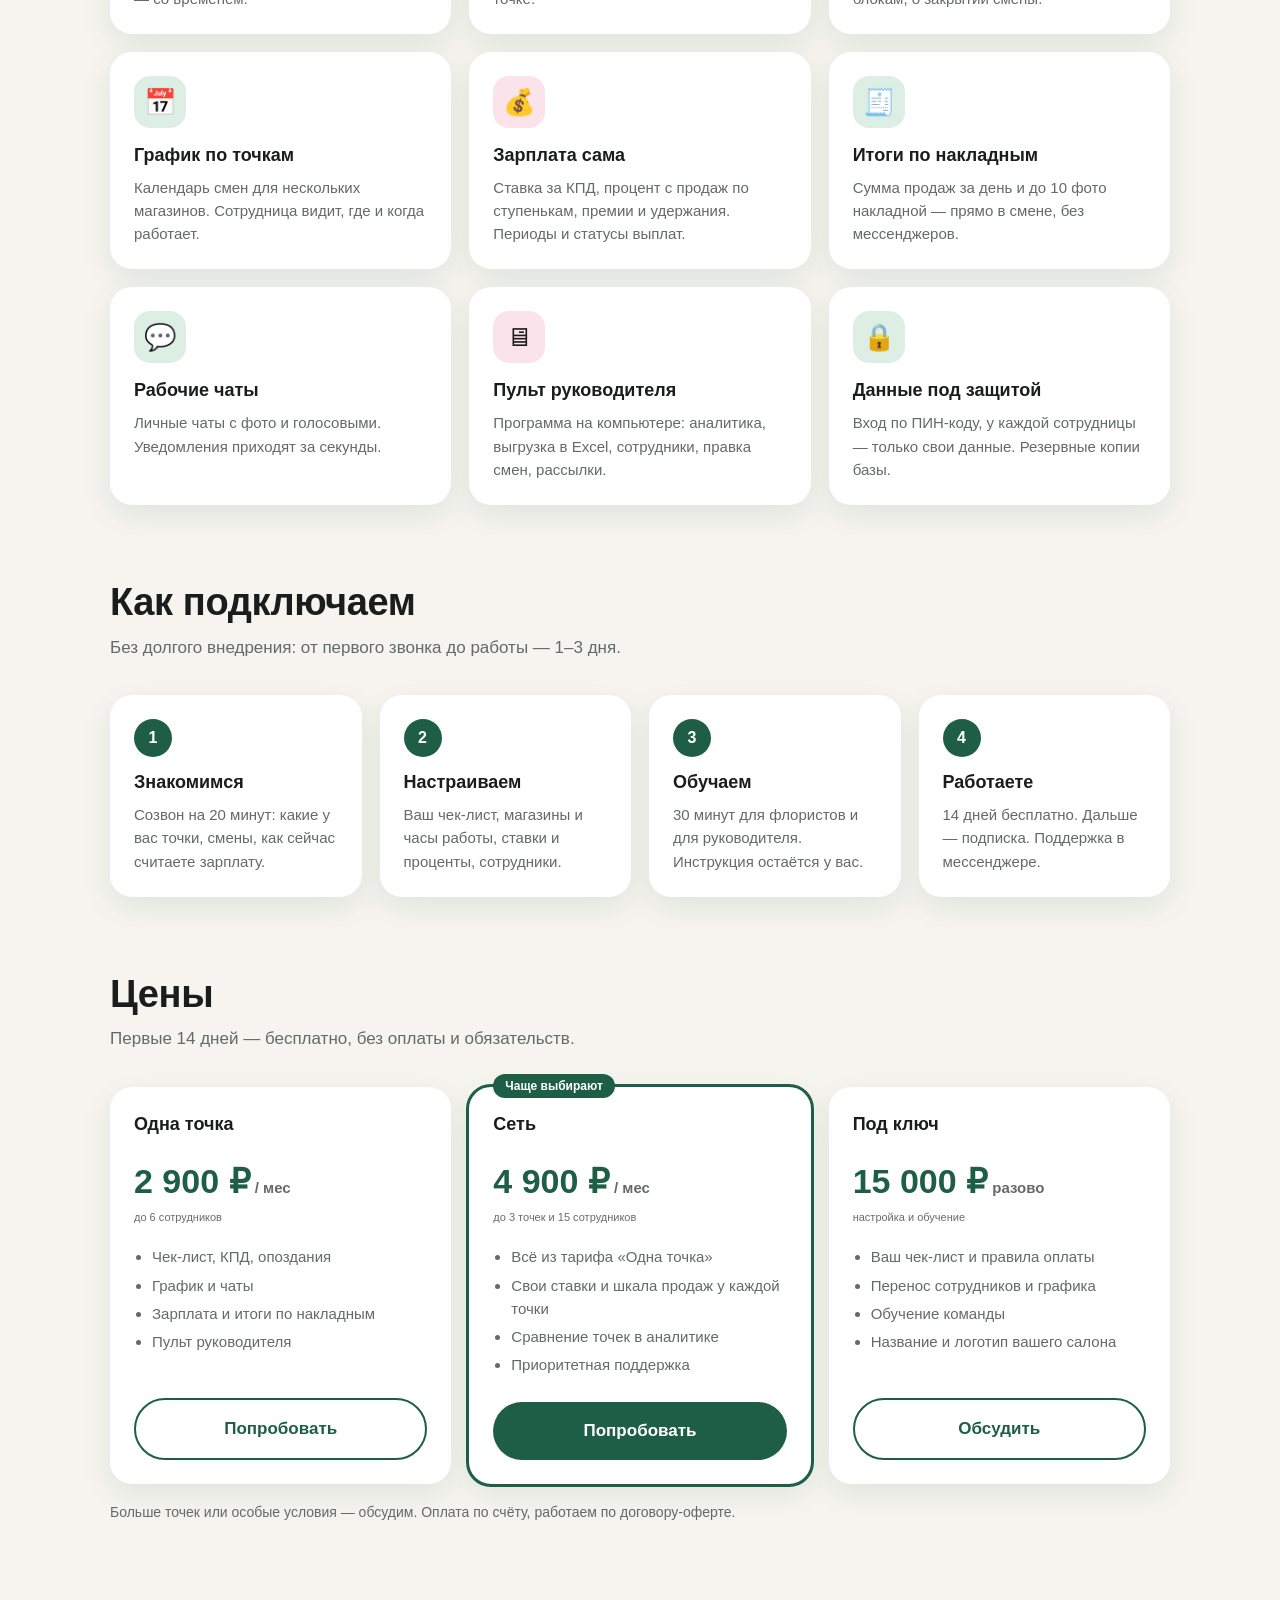
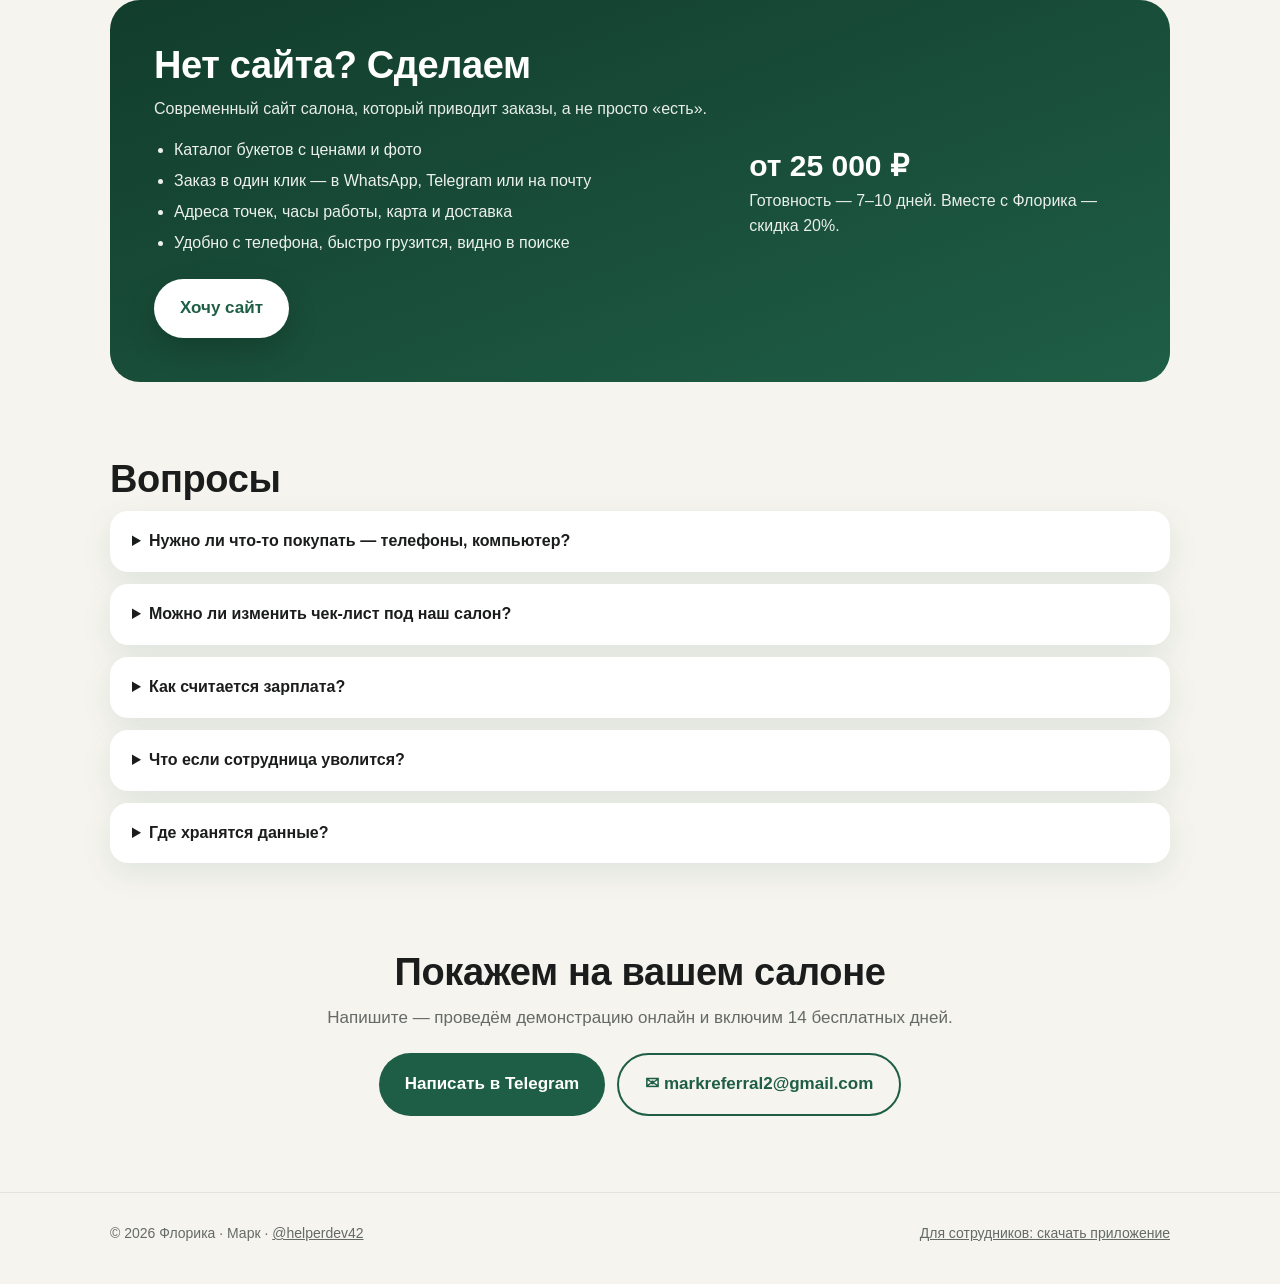
==== commit dee7e348: "Название продукта — «Флорика» Co-Authored-By: Claude Opus 5.5 <noreply@anthropic.com>" ====
--- a/index.html
+++ b/index.html
@@ -3,8 +3,8 @@
 <head>
 <meta charset="utf-8">
 <meta name="viewport" content="width=device-width, initial-scale=1, viewport-fit=cover">
-<title>ФлораЧек — приложение для цветочных салонов</title>
-<meta name="description" content="ФлораЧек — чек-лист смены с КПД, график по точкам, зарплата флористов с процентом и премиями, итоги по накладным, чаты и пульт руководителя. Android, iPhone, компьютер.">
+<title>Флорика — приложение для цветочных салонов</title>
+<meta name="description" content="Флорика — чек-лист смены с КПД, график по точкам, зарплата флористов с процентом и премиями, итоги по накладным, чаты и пульт руководителя. Android, iPhone, компьютер.">
 <meta name="theme-color" content="#1F5E46">
 <link rel="icon" href="data:image/svg+xml,<svg xmlns='http://www.w3.org/2000/svg' viewBox='0 0 100 100'><rect width='100' height='100' rx='26' fill='%23123D2C'/><text x='50' y='72' font-size='64' font-weight='900' text-anchor='middle' fill='white' font-family='Arial'>Ф</text></svg>">
 <style>
@@ -128,7 +128,7 @@
 <header class="hero">
   <div class="wrap">
     <nav>
-      <a class="brand" href="#"><span class="logo">Ф</span>ФлораЧек</a>
+      <a class="brand" href="#"><span class="logo">Ф</span>Флорика</a>
       <span class="sp"></span>
       <a class="l" href="#features">Возможности</a>
       <a class="l" href="#price">Цены</a>
@@ -255,7 +255,7 @@
       </div>
       <div>
         <div class="p">от 25 000 ₽</div>
-        <p>Готовность — 7–10 дней. Вместе с ФлораЧек — скидка 20%.</p>
+        <p>Готовность — 7–10 дней. Вместе с Флорика — скидка 20%.</p>
       </div>
     </div>
   </div>
@@ -278,14 +278,14 @@
     <p class="sub" style="margin:0 auto">Напишите — проведём демонстрацию онлайн и включим 14 бесплатных дней.</p>
     <div class="btns">
       <a class="btn btn-green" href="https://t.me/helperdev42">Написать в Telegram</a>
-      <a class="btn btn-line" href="mailto:markreferral2@gmail.com?subject=%D0%A4%D0%BB%D0%BE%D1%80%D0%B0%D0%A7%D0%B5%D0%BA">✉ markreferral2@gmail.com</a>
+      <a class="btn btn-line" href="mailto:markreferral2@gmail.com?subject=%D0%A4%D0%BB%D0%BE%D1%80%D0%B8%D0%BA%D0%B0">✉ markreferral2@gmail.com</a>
     </div>
   </div>
 </section>
 
 <footer>
   <div class="wrap">
-    <span>© <span id="year"></span> ФлораЧек · Марк · <a href="https://t.me/helperdev42">@helperdev42</a></span>
+    <span>© <span id="year"></span> Флорика · Марк · <a href="https://t.me/helperdev42">@helperdev42</a></span>
     <span class="sp"></span>
     <a href="download.html">Для сотрудников: скачать приложение</a>
   </div>
